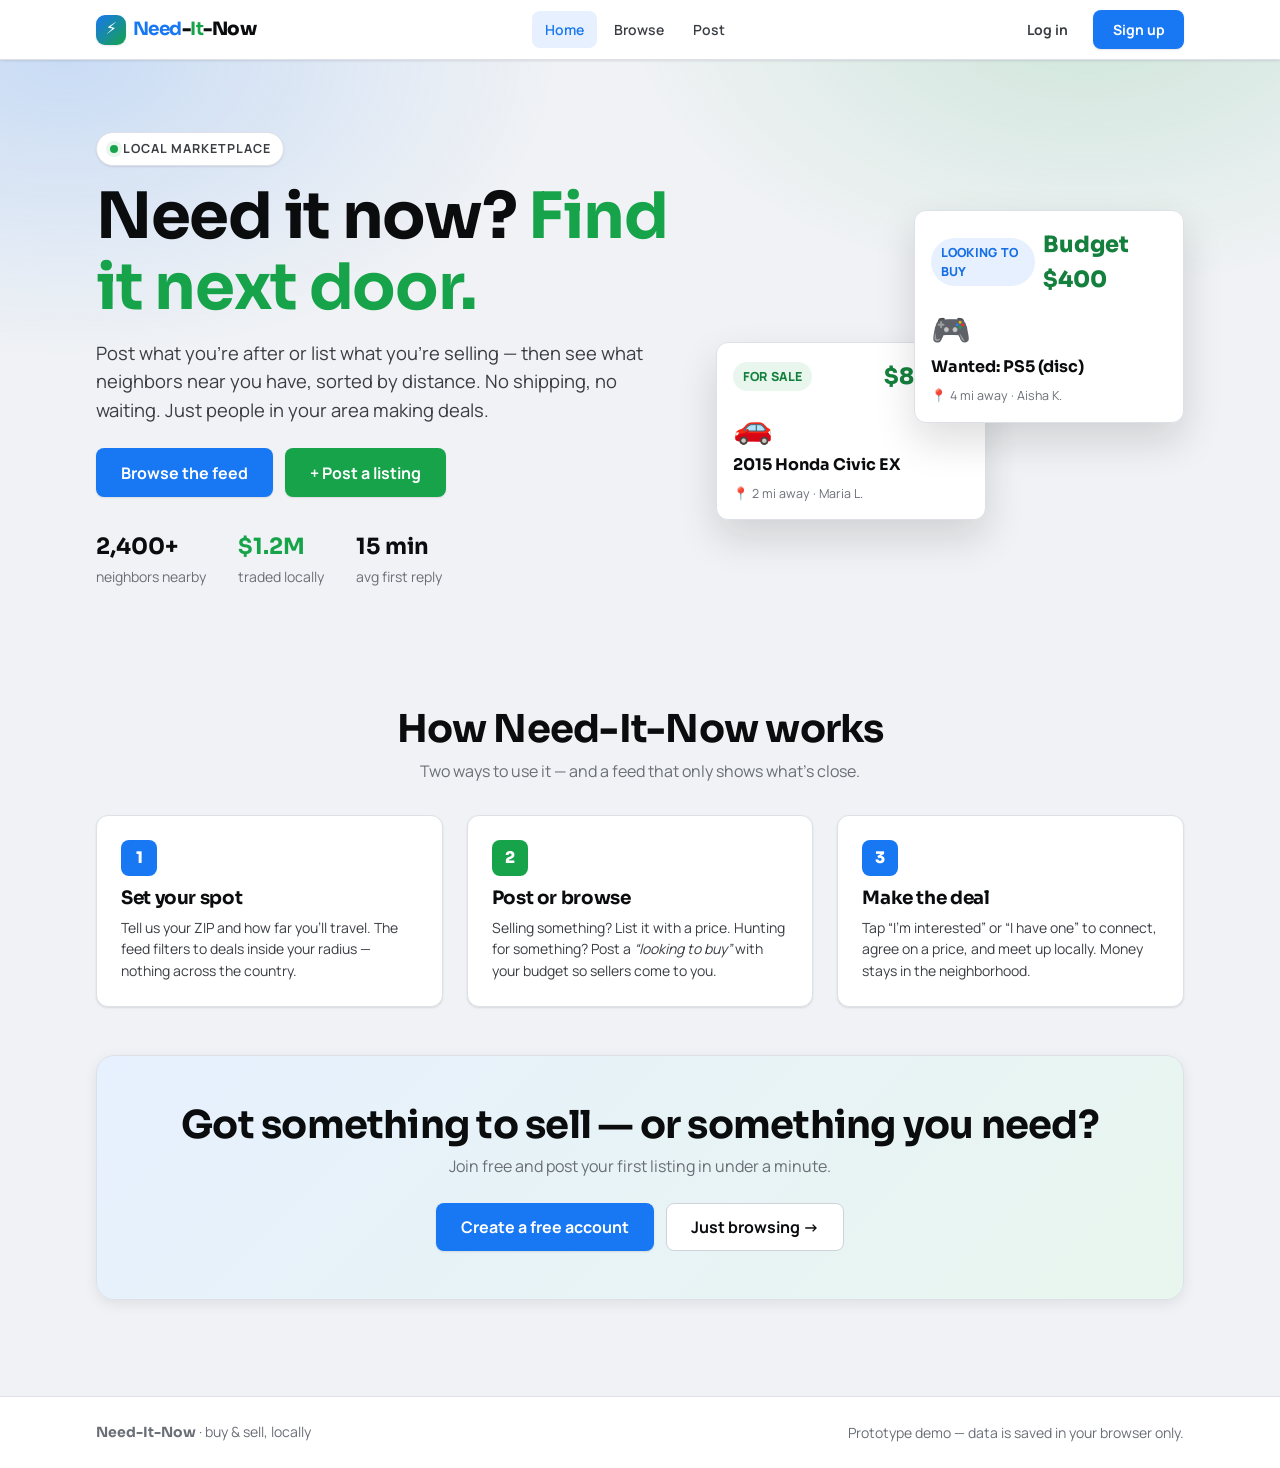
==== index.html @ cfe1206a "Need-It-Now: local marketplace prototype (front-end, localStorage)" ====
<!DOCTYPE html>
<html lang="en">
<head>
  <meta charset="UTF-8" />
  <meta name="viewport" content="width=device-width, initial-scale=1.0" />
  <title>Need-It-Now — buy & sell with people near you</title>
  <link rel="preconnect" href="https://fonts.googleapis.com" />
  <link rel="preconnect" href="https://fonts.gstatic.com" crossorigin />
  <link href="https://fonts.googleapis.com/css2?family=Sora:wght@600;700;800&family=Manrope:wght@400;500;600;700;800&display=swap" rel="stylesheet" />
  <link rel="stylesheet" href="assets/css/tokens.css" />
  <link rel="stylesheet" href="assets/css/main.css" />
</head>
<body>
  <nav class="nav">
    <div class="nav__inner">
      <a class="brand" href="index.html">
        <span class="brand__mark">⚡</span>
        <span class="full"><b>Need</b>-<b>It</b><span style="color:var(--ink)">-Now</span></span>
      </a>
      <div class="nav__links">
        <a href="index.html" class="active">Home</a>
        <a href="pages/feed.html">Browse</a>
        <a href="pages/post.html">Post</a>
      </div>
      <div class="nav__user" data-nav-user></div>
    </div>
  </nav>

  <header class="hero">
    <div class="wrap hero__inner">
      <div>
        <span class="eyebrow reveal"><span class="dot"></span> Local marketplace</span>
        <h1 class="reveal d1">Need it now? <span class="hl">Find it next door.</span></h1>
        <p class="lead reveal d2">
          Post what you're after or list what you're selling — then see what
          neighbors near you have, sorted by distance. No shipping, no waiting.
          Just people in your area making deals.
        </p>
        <div class="hero__cta reveal d2">
          <a class="btn btn--primary btn--lg" href="pages/feed.html">Browse the feed</a>
          <a class="btn btn--money btn--lg" href="pages/post.html">+ Post a listing</a>
        </div>
        <div class="hero__stats reveal d3">
          <div><b>2,400+</b><span>neighbors nearby</span></div>
          <div><b style="color:var(--green-600)">$1.2M</b><span>traded locally</span></div>
          <div><b>15 min</b><span>avg first reply</span></div>
        </div>
      </div>
      <div class="hero__art" aria-hidden="true">
        <div class="float-card">
          <div class="listing__top" style="margin-bottom:.5rem">
            <span class="badge badge--sell">For sale</span>
            <span class="price" style="font-size:var(--fs-lg)">$8,500</span>
          </div>
          <div style="font-size:2rem">🚗</div>
          <strong style="font-family:var(--font-display)">2015 Honda Civic EX</strong>
          <div class="muted" style="font-size:var(--fs-xs);margin-top:.4rem">📍 2 mi away · Maria L.</div>
        </div>
        <div class="float-card">
          <div class="listing__top" style="margin-bottom:.5rem">
            <span class="badge badge--buy">Looking to buy</span>
            <span class="price" style="font-size:var(--fs-lg)">Budget $400</span>
          </div>
          <div style="font-size:2rem">🎮</div>
          <strong style="font-family:var(--font-display)">Wanted: PS5 (disc)</strong>
          <div class="muted" style="font-size:var(--fs-xs);margin-top:.4rem">📍 4 mi away · Aisha K.</div>
        </div>
      </div>
    </div>
  </header>

  <main>
    <section class="section">
      <div class="wrap">
        <h2 class="section-title">How Need-It-Now works</h2>
        <p class="section-sub">Two ways to use it — and a feed that only shows what's close.</p>
        <div class="steps">
          <div class="step">
            <div class="n">1</div>
            <h3>Set your spot</h3>
            <p>Tell us your ZIP and how far you'll travel. The feed filters to deals inside your radius — nothing across the country.</p>
          </div>
          <div class="step">
            <div class="n">2</div>
            <h3>Post or browse</h3>
            <p>Selling something? List it with a price. Hunting for something? Post a <em>“looking to buy”</em> with your budget so sellers come to you.</p>
          </div>
          <div class="step">
            <div class="n">3</div>
            <h3>Make the deal</h3>
            <p>Tap “I'm interested” or “I have one” to connect, agree on a price, and meet up locally. Money stays in the neighborhood.</p>
          </div>
        </div>
      </div>
    </section>

    <section class="section" style="padding-top:0">
      <div class="wrap">
        <div class="card" style="padding:var(--sp-7);text-align:center;background:linear-gradient(135deg,var(--blue-050),var(--green-050))">
          <h2 style="font-size:var(--fs-2xl);margin-bottom:var(--sp-2)">Got something to sell — or something you need?</h2>
          <p class="muted" style="margin-bottom:var(--sp-5)">Join free and post your first listing in under a minute.</p>
          <div style="display:flex;gap:var(--sp-3);justify-content:center;flex-wrap:wrap">
            <a class="btn btn--primary btn--lg" href="pages/register.html">Create a free account</a>
            <a class="btn btn--ghost btn--lg" href="pages/feed.html">Just browsing →</a>
          </div>
        </div>
      </div>
    </section>
  </main>

  <footer class="foot">
    <div class="wrap foot__inner">
      <span><strong style="font-family:var(--font-display)">Need-It-Now</strong> · buy &amp; sell, locally</span>
      <span>Prototype demo — data is saved in your browser only.</span>
    </div>
  </footer>

  <script src="assets/js/store.js"></script>
  <script src="assets/js/seed.js"></script>
  <script src="assets/js/auth.js"></script>
</body>
</html>
---- assets/css/tokens.css ----
/* Need-It-Now — design tokens
   Edit these variables to re-theme the whole site. */
:root {
  /* Brand: trust blue (navigation/identity) + money green (prices/CTAs) */
  --blue-600: #1877f2;   /* primary */
  --blue-700: #166fe5;   /* primary hover */
  --blue-050: #e7f0fe;   /* tints / badges */

  --green-600: #16a34a;  /* money accent / sell */
  --green-700: #15803d;  /* hover */
  --green-050: #e8f6ee;  /* tint */

  /* Neutrals */
  --bg:        #f0f2f5;  /* app background */
  --surface:   #ffffff;  /* cards, nav */
  --surface-2: #f7f8fa;  /* subtle fills */
  --border:    #dde1e7;
  --border-2:  #ced3da;

  --ink:       #0b0c0e;  /* primary text */
  --ink-2:     #3a3d42;  /* secondary text */
  --muted:     #6a6e76;  /* meta text */

  --danger:    #e2483b;

  /* Type */
  --font-display: "Sora", system-ui, sans-serif;
  --font-body: "Manrope", system-ui, sans-serif;

  /* Modular type scale (1.2 ratio) */
  --fs-xs:  0.78rem;
  --fs-sm:  0.875rem;
  --fs-base: 1rem;
  --fs-md:  1.15rem;
  --fs-lg:  1.4rem;
  --fs-xl:  1.85rem;
  --fs-2xl: 2.4rem;
  --fs-3xl: clamp(2.6rem, 6vw, 4rem);

  /* Spacing scale (4px base) */
  --sp-1: 0.25rem;
  --sp-2: 0.5rem;
  --sp-3: 0.75rem;
  --sp-4: 1rem;
  --sp-5: 1.5rem;
  --sp-6: 2rem;
  --sp-7: 3rem;
  --sp-8: 4.5rem;

  /* Radius + shadow */
  --r-sm: 8px;
  --r-md: 12px;
  --r-lg: 18px;
  --r-pill: 999px;

  --shadow-sm: 0 1px 2px rgba(11,12,14,.06), 0 1px 3px rgba(11,12,14,.05);
  --shadow-md: 0 4px 14px rgba(11,12,14,.08);
  --shadow-lg: 0 18px 40px rgba(11,12,14,.14);

  --maxw: 1120px;
  --nav-h: 60px;
}
---- assets/css/main.css ----
/* Need-It-Now — layout & components */
*, *::before, *::after { box-sizing: border-box; }
* { margin: 0; }
html { -webkit-text-size-adjust: 100%; scroll-behavior: smooth; }

body {
  font-family: var(--font-body);
  color: var(--ink);
  background: var(--bg);
  line-height: 1.55;
  font-size: var(--fs-base);
  -webkit-font-smoothing: antialiased;
}

h1, h2, h3 { font-family: var(--font-display); line-height: 1.1; letter-spacing: -.02em; }
a { color: inherit; }
img { max-width: 100%; display: block; }
button { font-family: inherit; }

.wrap { width: 100%; max-width: var(--maxw); margin-inline: auto; padding-inline: var(--sp-4); }
.section { padding-block: var(--sp-7); }
.muted { color: var(--muted); }
.center { text-align: center; }

/* ---------- Nav ---------- */
.nav {
  position: sticky; top: 0; z-index: 50;
  background: var(--surface);
  border-bottom: 1px solid var(--border);
  height: var(--nav-h);
  box-shadow: var(--shadow-sm);
}
.nav__inner {
  height: 100%;
  display: flex; align-items: center; gap: var(--sp-4);
  max-width: var(--maxw); margin-inline: auto; padding-inline: var(--sp-4);
}
.brand {
  display: inline-flex; align-items: center; gap: .5ch;
  font-family: var(--font-display); font-weight: 800; font-size: var(--fs-md);
  text-decoration: none; letter-spacing: -.03em; white-space: nowrap;
}
.brand__mark {
  width: 30px; height: 30px; border-radius: 9px; flex: none;
  display: grid; place-items: center; color: #fff; font-size: 16px;
  background: linear-gradient(135deg, var(--blue-600), var(--green-600));
  box-shadow: var(--shadow-sm);
}
.brand b { color: var(--blue-600); }
.brand b + b { color: var(--green-600); }

.nav__links { display: flex; align-items: center; gap: var(--sp-1); margin-left: auto; }
.nav__links a {
  text-decoration: none; color: var(--ink-2); font-weight: 600; font-size: var(--fs-sm);
  padding: .5rem .8rem; border-radius: var(--r-sm); transition: background .15s, color .15s;
}
.nav__links a:hover { background: var(--surface-2); color: var(--ink); }
.nav__links a.active { color: var(--blue-600); background: var(--blue-050); }
.nav__user { display: flex; align-items: center; gap: var(--sp-3); margin-left: auto; }
.nav__avatar {
  width: 34px; height: 34px; border-radius: var(--r-pill); flex: none;
  display: grid; place-items: center; font-weight: 700; color: #fff; font-size: var(--fs-sm);
  background: var(--blue-600);
}

/* ---------- Buttons ---------- */
.btn {
  display: inline-flex; align-items: center; justify-content: center; gap: .5ch;
  font-weight: 700; font-size: var(--fs-sm); line-height: 1;
  padding: .72rem 1.15rem; border-radius: var(--r-sm); border: 1px solid transparent;
  cursor: pointer; text-decoration: none; transition: transform .08s, background .15s, box-shadow .15s, border-color .15s;
  white-space: nowrap;
}
.btn:active { transform: translateY(1px); }
.btn:focus-visible { outline: 3px solid var(--blue-050); outline-offset: 2px; }
.btn--primary { background: var(--blue-600); color: #fff; box-shadow: var(--shadow-sm); }
.btn--primary:hover { background: var(--blue-700); }
.btn--money { background: var(--green-600); color: #fff; box-shadow: var(--shadow-sm); }
.btn--money:hover { background: var(--green-700); }
.btn--ghost { background: var(--surface); color: var(--ink); border-color: var(--border-2); }
.btn--ghost:hover { background: var(--surface-2); }
.btn--block { width: 100%; }
.btn--lg { padding: .95rem 1.5rem; font-size: var(--fs-base); }
.btn--sm { padding: .5rem .85rem; font-size: var(--fs-sm); }

/* ---------- Forms ---------- */
.field { margin-bottom: var(--sp-4); }
.field label { display: block; font-weight: 700; font-size: var(--fs-sm); margin-bottom: var(--sp-2); }
.input, .select, .textarea {
  width: 100%; font: inherit; color: var(--ink);
  background: var(--surface); border: 1px solid var(--border-2);
  border-radius: var(--r-sm); padding: .72rem .9rem; transition: border-color .15s, box-shadow .15s;
}
.input:focus, .select:focus, .textarea:focus {
  outline: none; border-color: var(--blue-600); box-shadow: 0 0 0 3px var(--blue-050);
}
.textarea { min-height: 120px; resize: vertical; }
.hint { font-size: var(--fs-xs); color: var(--muted); margin-top: var(--sp-2); }
.form-error { color: var(--danger); font-size: var(--fs-sm); font-weight: 600; min-height: 1.2em; }

/* Auth card */
.auth-wrap { min-height: calc(100vh - var(--nav-h)); display: grid; place-items: center; padding: var(--sp-6) var(--sp-4); }
.card {
  background: var(--surface); border: 1px solid var(--border);
  border-radius: var(--r-lg); box-shadow: var(--shadow-md);
}
.auth-card { width: 100%; max-width: 430px; padding: var(--sp-6); }
.auth-card h1 { font-size: var(--fs-xl); margin-bottom: var(--sp-1); }
.auth-card .sub { color: var(--muted); margin-bottom: var(--sp-5); }
.auth-foot { text-align: center; margin-top: var(--sp-4); font-size: var(--fs-sm); color: var(--muted); }
.auth-foot a { color: var(--blue-600); font-weight: 700; text-decoration: none; }
.auth-foot a:hover { text-decoration: underline; }

/* ---------- Hero (landing) ---------- */
.hero { position: relative; overflow: hidden; }
.hero::before {
  content: ""; position: absolute; inset: 0; z-index: -1;
  background:
    radial-gradient(60% 80% at 85% -10%, rgba(22,163,74,.16), transparent 60%),
    radial-gradient(70% 90% at 5% 0%, rgba(24,119,242,.18), transparent 55%),
    var(--bg);
}
.hero__inner { display: grid; grid-template-columns: 1.1fr .9fr; gap: var(--sp-7); align-items: center; padding-block: var(--sp-8); }
.eyebrow {
  display: inline-flex; align-items: center; gap: .6ch;
  background: var(--surface); border: 1px solid var(--border);
  color: var(--ink-2); font-weight: 700; font-size: var(--fs-xs);
  padding: .4rem .8rem; border-radius: var(--r-pill); box-shadow: var(--shadow-sm);
  text-transform: uppercase; letter-spacing: .08em;
}
.eyebrow .dot { width: 8px; height: 8px; border-radius: 50%; background: var(--green-600); box-shadow: 0 0 0 4px var(--green-050); }
.hero h1 { font-size: var(--fs-3xl); margin: var(--sp-4) 0; }
.hero h1 .hl { color: var(--green-600); }
.hero p.lead { font-size: var(--fs-md); color: var(--ink-2); max-width: 52ch; }
.hero__cta { display: flex; gap: var(--sp-3); flex-wrap: wrap; margin-top: var(--sp-5); }
.hero__stats { display: flex; gap: var(--sp-6); margin-top: var(--sp-6); }
.hero__stats b { font-family: var(--font-display); font-size: var(--fs-lg); display: block; }
.hero__stats span { font-size: var(--fs-sm); color: var(--muted); }

/* Floating preview cards on hero */
.hero__art { position: relative; min-height: 360px; }
.float-card {
  position: absolute; width: 270px; padding: var(--sp-4);
  background: var(--surface); border: 1px solid var(--border);
  border-radius: var(--r-md); box-shadow: var(--shadow-lg);
  animation: floaty 6s ease-in-out infinite;
}
.float-card:nth-child(2) { top: 30px; right: 0; animation-delay: -2s; }
.float-card:nth-child(1) { bottom: 20px; left: 0; }
@keyframes floaty { 0%,100% { transform: translateY(0); } 50% { transform: translateY(-12px); } }
@media (prefers-reduced-motion: reduce) { .float-card { animation: none; } }

/* ---------- Badges & meta ---------- */
.badge {
  display: inline-flex; align-items: center; gap: .45ch;
  font-size: var(--fs-xs); font-weight: 800; letter-spacing: .02em;
  padding: .3rem .6rem; border-radius: var(--r-pill); text-transform: uppercase;
}
.badge--sell { background: var(--green-050); color: var(--green-700); }
.badge--buy  { background: var(--blue-050); color: var(--blue-700); }

.price { font-family: var(--font-display); font-weight: 800; color: var(--green-700); }

/* ---------- Feed layout ---------- */
.feed-head { padding-block: var(--sp-5) var(--sp-4); }
.feed-head h1 { font-size: var(--fs-xl); }
.feed-head p { color: var(--muted); }

.controls {
  position: sticky; top: calc(var(--nav-h) + var(--sp-3)); z-index: 20;
  background: var(--surface); border: 1px solid var(--border);
  border-radius: var(--r-lg); box-shadow: var(--shadow-sm);
  padding: var(--sp-4); margin-bottom: var(--sp-5);
  display: grid; gap: var(--sp-4);
}
.controls__row { display: flex; gap: var(--sp-3); flex-wrap: wrap; align-items: flex-end; }
.controls .field { margin: 0; }
.control-loc { flex: 1 1 180px; }
.control-radius { flex: 1 1 240px; }
.control-search { flex: 2 1 260px; }
.radius-val { color: var(--blue-600); font-weight: 800; }
input[type="range"] { width: 100%; accent-color: var(--blue-600); }

.chips { display: flex; gap: var(--sp-2); flex-wrap: wrap; }
.chip {
  border: 1px solid var(--border-2); background: var(--surface); color: var(--ink-2);
  font-weight: 700; font-size: var(--fs-sm); padding: .5rem .9rem; border-radius: var(--r-pill);
  cursor: pointer; transition: all .15s;
}
.chip:hover { background: var(--surface-2); }
.chip.active { background: var(--blue-600); color: #fff; border-color: var(--blue-600); }
.chip[data-filter="sell"].active { background: var(--green-600); border-color: var(--green-600); }

/* Listings grid */
.listings { display: grid; grid-template-columns: repeat(auto-fill, minmax(280px, 1fr)); gap: var(--sp-4); }
.listing {
  display: flex; flex-direction: column;
  background: var(--surface); border: 1px solid var(--border);
  border-radius: var(--r-md); overflow: hidden; box-shadow: var(--shadow-sm);
  transition: transform .12s, box-shadow .15s, border-color .15s;
}
.listing:hover { transform: translateY(-3px); box-shadow: var(--shadow-md); border-color: var(--border-2); }
.listing__media {
  aspect-ratio: 16/10; display: grid; place-items: center; font-size: 2.6rem;
  background: linear-gradient(135deg, var(--surface-2), #eceff3);
  border-bottom: 1px solid var(--border);
}
.listing__body { padding: var(--sp-4); display: flex; flex-direction: column; gap: var(--sp-2); flex: 1; }
.listing__top { display: flex; align-items: center; justify-content: space-between; gap: var(--sp-2); }
.listing__title { font-family: var(--font-display); font-weight: 700; font-size: var(--fs-md); letter-spacing: -.01em; }
.listing__desc { color: var(--ink-2); font-size: var(--fs-sm); display: -webkit-box; -webkit-line-clamp: 2; -webkit-box-orient: vertical; overflow: hidden; }
.listing__meta { display: flex; align-items: center; justify-content: space-between; gap: var(--sp-2); color: var(--muted); font-size: var(--fs-xs); margin-top: auto; padding-top: var(--sp-2); }
.listing__price { font-size: var(--fs-lg); }
.listing__foot { display: flex; gap: var(--sp-2); align-items: center; padding: var(--sp-3) var(--sp-4); border-top: 1px solid var(--border); }
.pin { color: var(--blue-600); font-weight: 700; }

.empty { text-align: center; padding: var(--sp-8) var(--sp-4); color: var(--muted); }
.empty .em { font-size: 2.5rem; }

/* Banner (logged-out / flash) */
.banner {
  display: flex; align-items: center; gap: var(--sp-3); flex-wrap: wrap;
  background: var(--blue-050); border: 1px solid #cfe1fd; color: var(--blue-700);
  padding: var(--sp-3) var(--sp-4); border-radius: var(--r-md); margin-bottom: var(--sp-4); font-weight: 600;
}
.banner--ok { background: var(--green-050); border-color: #c7ead4; color: var(--green-700); }
.banner .btn { margin-left: auto; }

/* Section blocks on landing */
.steps { display: grid; grid-template-columns: repeat(3, 1fr); gap: var(--sp-5); }
.step { background: var(--surface); border: 1px solid var(--border); border-radius: var(--r-md); padding: var(--sp-5); box-shadow: var(--shadow-sm); }
.step .n { width: 36px; height: 36px; border-radius: var(--r-sm); display: grid; place-items: center; font-family: var(--font-display); font-weight: 800; color: #fff; background: var(--blue-600); margin-bottom: var(--sp-3); }
.step:nth-child(2) .n { background: var(--green-600); }
.step h3 { font-size: var(--fs-md); margin-bottom: var(--sp-2); }
.step p { color: var(--ink-2); font-size: var(--fs-sm); }

.section h2.section-title { font-size: var(--fs-2xl); text-align: center; margin-bottom: var(--sp-2); }
.section .section-sub { text-align: center; color: var(--muted); margin-bottom: var(--sp-6); }

/* Footer */
.foot { border-top: 1px solid var(--border); background: var(--surface); margin-top: var(--sp-7); }
.foot__inner { display: flex; align-items: center; justify-content: space-between; gap: var(--sp-4); padding-block: var(--sp-5); flex-wrap: wrap; color: var(--muted); font-size: var(--fs-sm); }

/* Modal (respond) */
.modal-back {
  position: fixed; inset: 0; background: rgba(11,12,14,.5); z-index: 100;
  display: none; place-items: center; padding: var(--sp-4); backdrop-filter: blur(2px);
}
.modal-back.open { display: grid; }
.modal { width: 100%; max-width: 440px; padding: var(--sp-6); }
.modal h3 { font-size: var(--fs-lg); margin-bottom: var(--sp-2); }

/* Toast */
.toast {
  position: fixed; left: 50%; bottom: 28px; transform: translateX(-50%) translateY(20px);
  background: var(--ink); color: #fff; padding: .8rem 1.2rem; border-radius: var(--r-pill);
  font-weight: 700; font-size: var(--fs-sm); box-shadow: var(--shadow-lg);
  opacity: 0; pointer-events: none; transition: opacity .2s, transform .2s; z-index: 200;
}
.toast.show { opacity: 1; transform: translateX(-50%) translateY(0); }

/* Page intro reveal */
.reveal { opacity: 0; transform: translateY(14px); animation: rise .6s ease forwards; }
.reveal.d1 { animation-delay: .06s; }
.reveal.d2 { animation-delay: .12s; }
.reveal.d3 { animation-delay: .18s; }
@keyframes rise { to { opacity: 1; transform: none; } }
@media (prefers-reduced-motion: reduce) { .reveal { animation: none; opacity: 1; transform: none; } }

/* ---------- Responsive ---------- */
@media (max-width: 860px) {
  .hero__inner { grid-template-columns: 1fr; }
  .hero__art { display: none; }
  .steps { grid-template-columns: 1fr; }
}
@media (max-width: 620px) {
  .nav__links a { padding: .5rem .55rem; }
  .brand span.full { display: none; }
  .hero__stats { gap: var(--sp-5); }
}
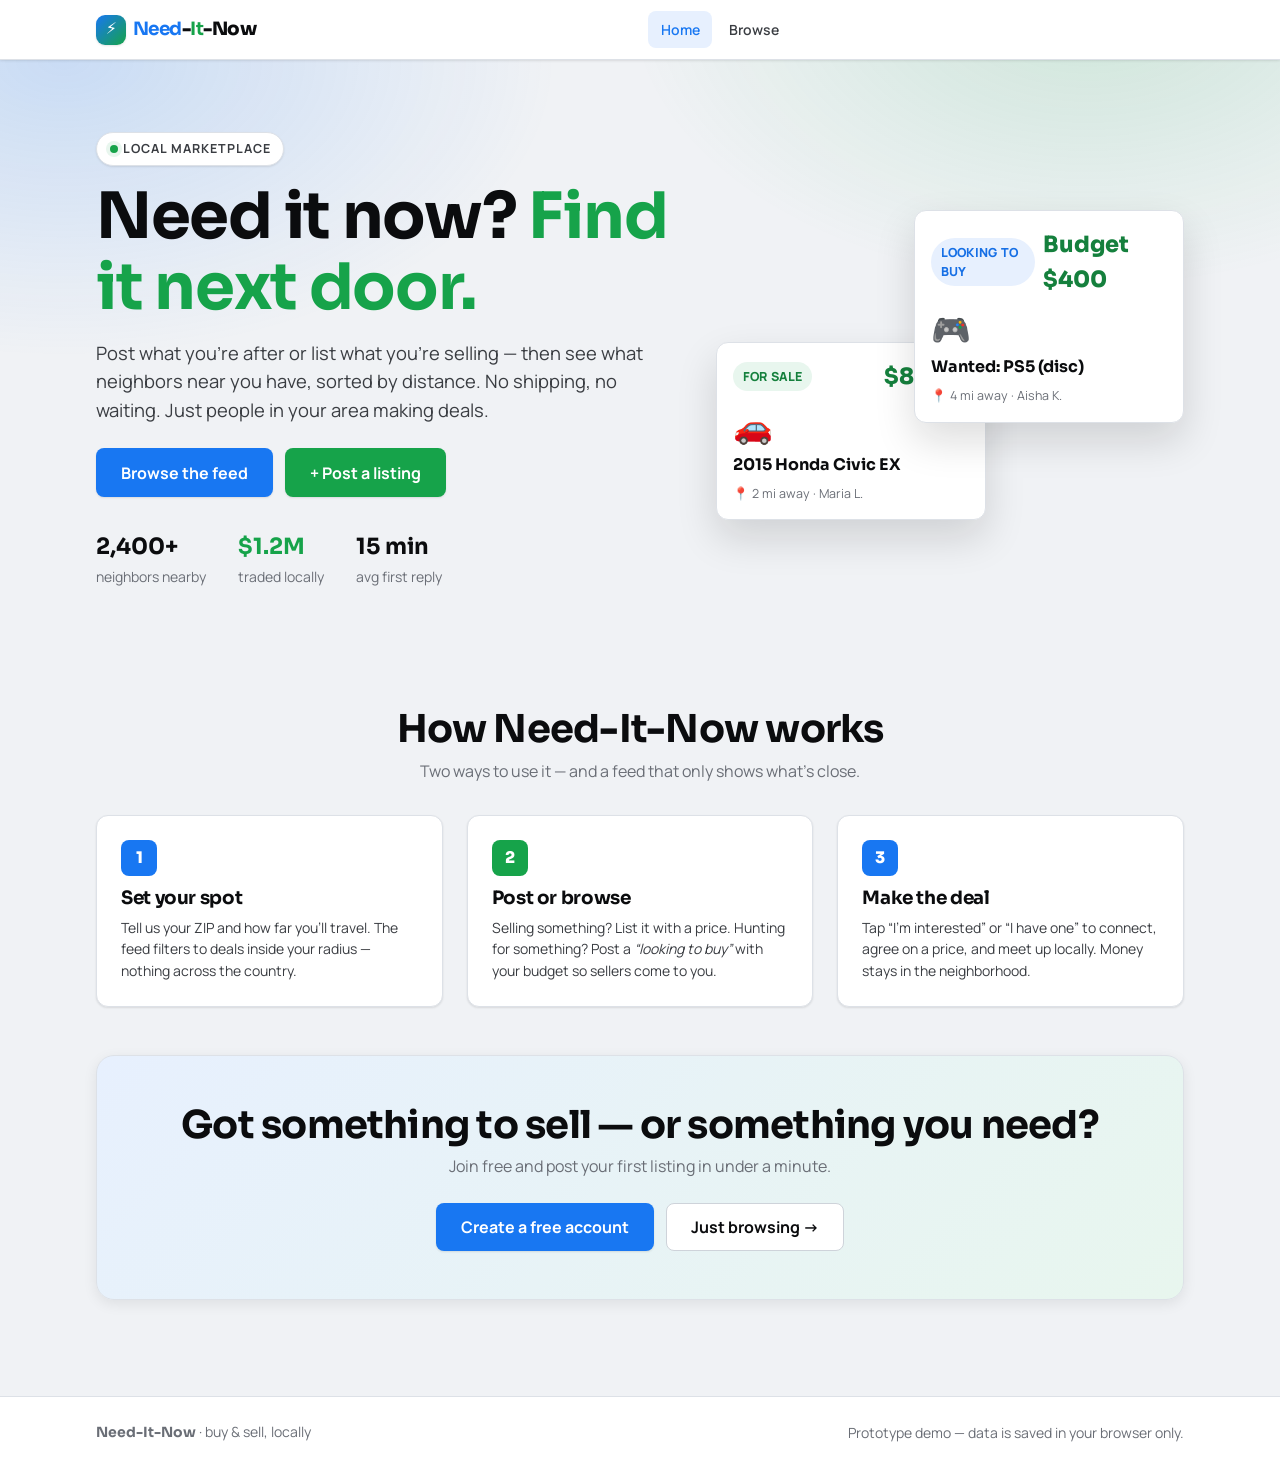
==== commit 732e12ca: "Add Supabase backend, real-time chat, listing edit/delete, and full ZIP support Migrate from the loc" ====
--- a/index.html
+++ b/index.html
@@ -19,9 +19,7 @@
       </a>
       <div class="nav__links">
         <a href="index.html" class="active">Home</a>
-        <a href="pages/feed.html">Browse</a>
-        <a href="pages/post.html">Post</a>
-      </div>
+        <a href="pages/feed.html">Browse</a>      </div>
       <div class="nav__user" data-nav-user></div>
     </div>
   </nav>
@@ -115,8 +113,6 @@
     </div>
   </footer>
 
-  <script src="assets/js/store.js"></script>
-  <script src="assets/js/seed.js"></script>
-  <script src="assets/js/auth.js"></script>
+  <script type="module" src="assets/js/auth.js"></script>
 </body>
 </html>
--- a/assets/css/main.css
+++ b/assets/css/main.css
@@ -97,6 +97,10 @@
 .textarea { min-height: 120px; resize: vertical; }
 .hint { font-size: var(--fs-xs); color: var(--muted); margin-top: var(--sp-2); }
 .form-error { color: var(--danger); font-size: var(--fs-sm); font-weight: 600; min-height: 1.2em; }
+.form-error--ok { color: var(--green-700); }
+.zip-hint { font-size: var(--fs-xs); color: var(--muted); margin-top: var(--sp-1); min-height: 1.1em; }
+.zip-hint--ok { color: var(--green-700); font-weight: 600; }
+.zip-hint--bad { color: var(--danger); font-weight: 600; }
 
 /* Auth card */
 .auth-wrap { min-height: calc(100vh - var(--nav-h)); display: grid; place-items: center; padding: var(--sp-6) var(--sp-4); }
@@ -278,3 +282,42 @@
   .brand span.full { display: none; }
   .hero__stats { gap: var(--sp-5); }
 }
+
+/* ---- Chat panel (reuses existing .modal-back) ---- */
+.chat { width: 100%; max-width: 460px; height: min(78vh, 620px);
+  display: flex; flex-direction: column; overflow: hidden; }
+.chat__head { display: flex; align-items: center; justify-content: space-between;
+  gap: var(--sp-3); padding: var(--sp-4); border-bottom: 1px solid var(--border); }
+.chat__who { display: block; font-size: var(--fs-md); }
+.chat__sub { display: block; font-size: var(--fs-sm); }
+.chat__close { background: none; border: 0; font-size: 1.1rem; cursor: pointer;
+  color: var(--muted); line-height: 1; padding: .25rem; }
+.chat__log { flex: 1; overflow-y: auto; padding: var(--sp-4);
+  display: flex; flex-direction: column; gap: var(--sp-2); background: var(--bg); }
+.chat__empty { margin: auto; color: var(--muted); font-size: var(--fs-sm); }
+.bub { max-width: 78%; padding: .5rem .75rem; border-radius: var(--r-md);
+  display: flex; flex-direction: column; gap: 2px; font-size: var(--fs-sm); }
+.bub__who { font-size: var(--fs-xs); font-weight: 700; color: var(--muted); }
+.bub__time { font-size: var(--fs-xs); color: var(--muted); align-self: flex-end; }
+.bub--them { align-self: flex-start; background: var(--surface); border: 1px solid var(--border); }
+.bub--me { align-self: flex-end; background: var(--blue-600); color: #fff; }
+.bub--me .bub__time { color: rgba(255,255,255,.8); }
+.chat__form { display: flex; gap: var(--sp-2); padding: var(--sp-3);
+  border-top: 1px solid var(--border); background: var(--surface); }
+.chat__input { flex: 1; padding: .6rem .8rem; border: 1px solid var(--border);
+  border-radius: var(--r-md); font: inherit; }
+.chat__input:focus { outline: 2px solid var(--blue-600); outline-offset: 1px; }
+
+/* ---- Inbox ---- */
+.threads { display: flex; flex-direction: column; gap: var(--sp-2); max-width: 640px; }
+.thread { display: flex; gap: var(--sp-3); align-items: flex-start; text-align: left;
+  width: 100%; padding: var(--sp-3); background: var(--surface);
+  border: 1px solid var(--border); border-radius: var(--r-md); cursor: pointer; }
+.thread:hover { border-color: var(--blue-600); }
+.thread__emoji { font-size: 1.5rem; line-height: 1; }
+.thread__body { display: flex; flex-direction: column; gap: 2px; min-width: 0; flex: 1; }
+.thread__top { display: flex; justify-content: space-between; gap: var(--sp-2); }
+.thread__time { font-size: var(--fs-xs); white-space: nowrap; }
+.thread__listing { font-size: var(--fs-xs); }
+.thread__snippet { font-size: var(--fs-sm); color: var(--ink-2);
+  overflow: hidden; text-overflow: ellipsis; white-space: nowrap; }
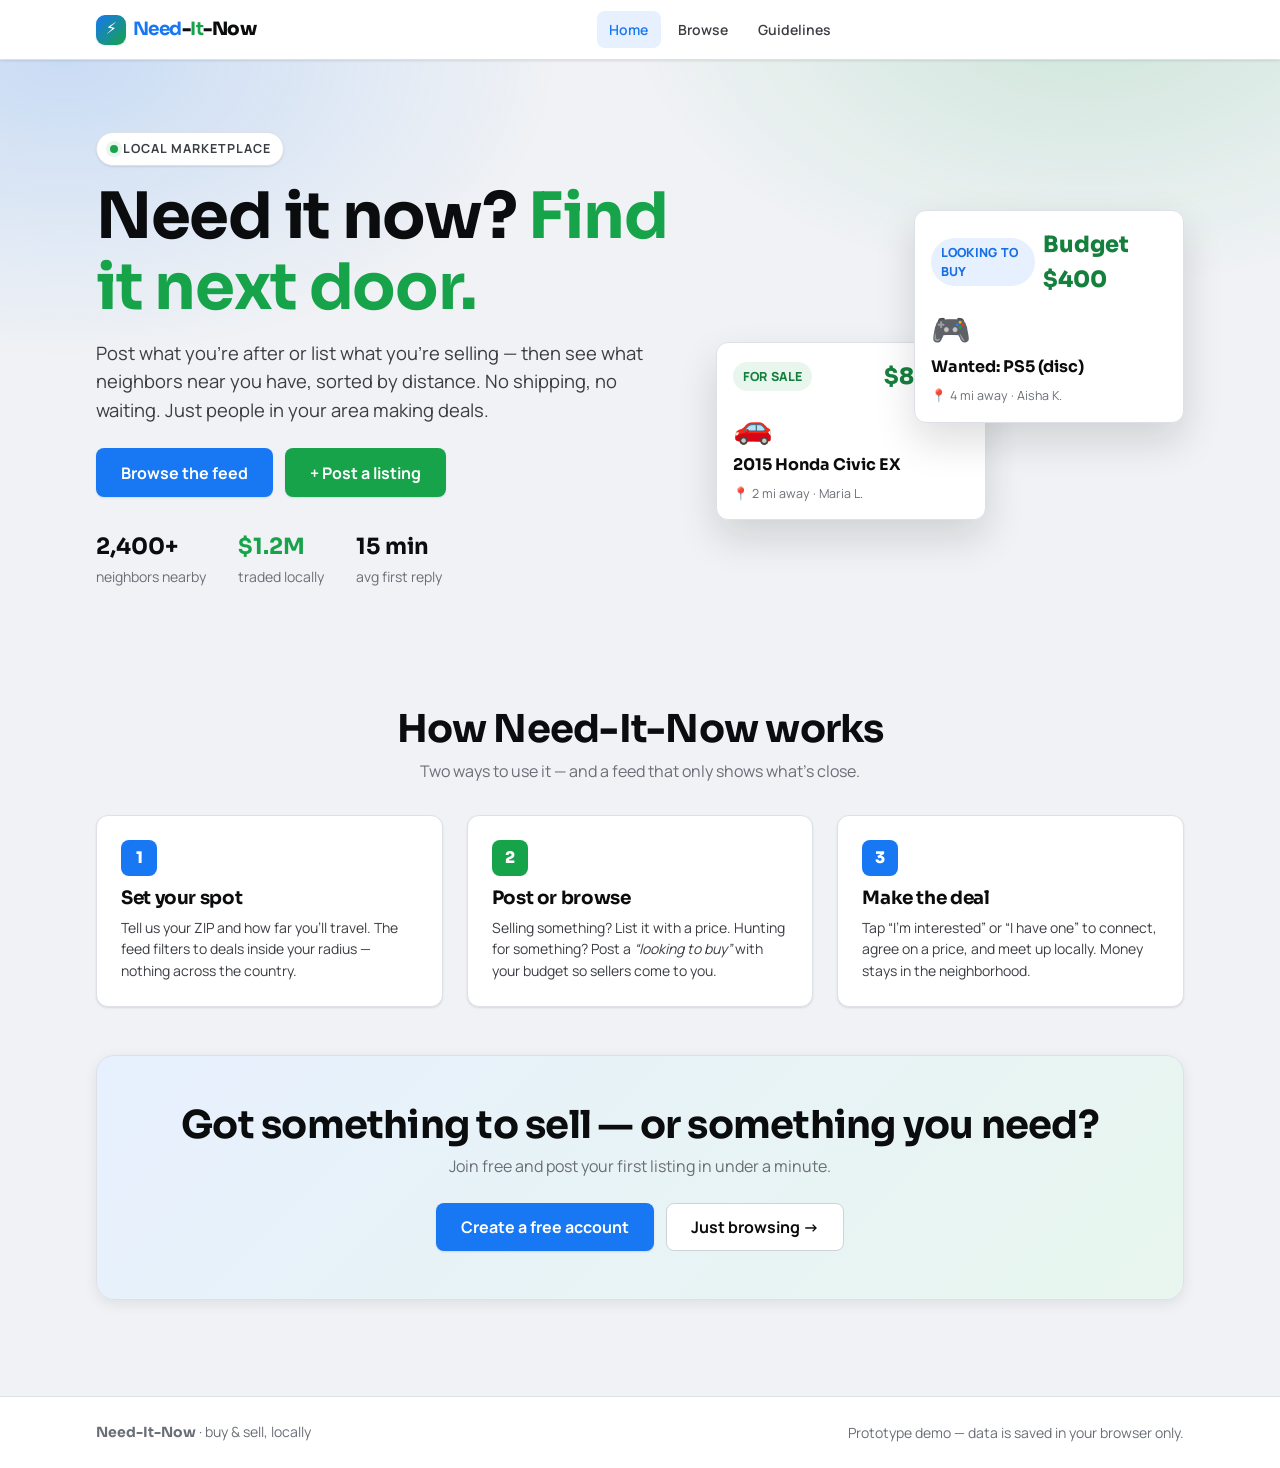
==== commit b8db3384: "Add admin settings/rules: daily listing limit, banned words, guidelines Public-read/admin-write app_" ====
--- a/index.html
+++ b/index.html
@@ -19,7 +19,9 @@
       </a>
       <div class="nav__links">
         <a href="index.html" class="active">Home</a>
-        <a href="pages/feed.html">Browse</a>      </div>
+        <a href="pages/feed.html">Browse</a>
+        <a href="pages/guidelines.html">Guidelines</a>
+      </div>
       <div class="nav__user" data-nav-user></div>
     </div>
   </nav>
--- a/assets/css/main.css
+++ b/assets/css/main.css
@@ -321,3 +321,103 @@
 .thread__listing { font-size: var(--fs-xs); }
 .thread__snippet { font-size: var(--fs-sm); color: var(--ink-2);
   overflow: hidden; text-overflow: ellipsis; white-space: nowrap; }
+
+/* ---- Avatars ---- */
+.avatar { display: inline-block; border-radius: 50%; object-fit: cover;
+  background: var(--blue-600); color: #fff; font-weight: 700; text-align: center;
+  vertical-align: middle; overflow: hidden; flex: none; }
+.avatar--initials { line-height: 1; display: inline-grid; place-items: center; }
+.avatar--sm { width: 28px; height: 28px; font-size: 12px; }
+.avatar--md { width: 40px; height: 40px; font-size: 15px; }
+.avatar--lg { width: 88px; height: 88px; font-size: 30px; }
+.nav__avatar-link { display: inline-flex; }
+
+/* owner cell on listing cards */
+.owner { display: inline-flex; align-items: center; gap: var(--sp-1);
+  color: inherit; text-decoration: none; }
+.owner:hover { color: var(--blue-600); }
+
+/* profile page */
+.profile-head { display: flex; gap: var(--sp-4); align-items: center;
+  padding: var(--sp-5); margin-bottom: var(--sp-5); }
+.profile-name { font-size: var(--fs-xl); }
+.profile-bio { margin-top: var(--sp-2); max-width: 60ch; }
+.profile-sub { font-size: var(--fs-lg); margin: var(--sp-5) 0 var(--sp-3); }
+.profile-edit-head { display: flex; align-items: center; gap: var(--sp-4); margin-bottom: var(--sp-5); }
+
+/* mini listing cards */
+.minis { display: flex; flex-direction: column; gap: var(--sp-2); }
+.mini { display: flex; align-items: center; gap: var(--sp-3); padding: var(--sp-3);
+  background: var(--surface); border: 1px solid var(--border); border-radius: var(--r-md); }
+.mini__emoji { font-size: 1.4rem; }
+.mini__body { display: flex; flex-direction: column; min-width: 0; flex: 1; }
+.mini__body strong { overflow: hidden; text-overflow: ellipsis; white-space: nowrap; }
+@media (max-width: 520px) { .profile-head { flex-direction: column; text-align: center; } }
+
+/* ---- Stars / ratings ---- */
+.stars { display: inline-flex; align-items: center; gap: 1px; }
+.stars .star { color: var(--border-2); line-height: 1; }
+.stars .star--on { color: #f5a623; }
+.stars--sm { font-size: var(--fs-sm); }
+.stars--md { font-size: var(--fs-md); }
+.stars__num { margin-left: var(--sp-2); color: var(--muted); font-size: var(--fs-sm); font-weight: 600; }
+.stars--empty { color: var(--muted); font-size: var(--fs-sm); }
+.star-badge { margin-left: var(--sp-2); color: #b07400; font-weight: 700; font-size: var(--fs-xs);
+  background: #fff6e6; border-radius: var(--r-pill); padding: 1px 8px; white-space: nowrap; }
+.star-badge--new { color: var(--muted); background: var(--surface-2); }
+.profile-rating { margin-top: var(--sp-2); }
+
+/* deal / rate bar in chat */
+.deal { display: flex; align-items: center; gap: var(--sp-2); flex-wrap: wrap;
+  padding: var(--sp-2) var(--sp-3); border-top: 1px solid var(--border); background: var(--surface-2);
+  font-size: var(--fs-sm); }
+.deal:empty { display: none; }
+.deal__rated { color: #f5a623; letter-spacing: 1px; }
+.rate { display: flex; align-items: center; gap: var(--sp-2); width: 100%; flex-wrap: wrap; }
+.rate__stars { display: inline-flex; }
+.rate__stars .star { background: none; border: 0; cursor: pointer; font-size: 1.25rem;
+  color: var(--border-2); line-height: 1; padding: 0 1px; }
+.rate__stars .star--on { color: #f5a623; }
+.rate__msg { flex: 1; min-width: 140px; padding: .4rem .6rem; }
+
+/* reviews list on profile */
+.reviews { display: flex; flex-direction: column; gap: var(--sp-3); }
+.review { display: flex; gap: var(--sp-3); }
+.review__top { display: flex; align-items: center; gap: var(--sp-2); }
+.review__stars { color: #f5a623; letter-spacing: 1px; font-size: var(--fs-sm); }
+.review__text { color: var(--ink-2); margin-top: 2px; max-width: 60ch; }
+
+/* ---- Reporting ---- */
+.report { width: 100%; max-width: 440px; padding: var(--sp-6); }
+.report h3 { font-size: var(--fs-lg); margin-bottom: var(--sp-2); }
+.link-report { background: none; border: 0; cursor: pointer; color: var(--muted);
+  font-size: var(--fs-sm); margin-left: var(--sp-1); padding: 2px 7px; border-radius: var(--r-sm); }
+.link-report:hover { color: var(--danger); background: var(--surface-2); }
+.chat__report { background: none; border: 0; cursor: pointer; color: var(--muted);
+  font-size: 1rem; line-height: 1; padding: .25rem; }
+.chat__report:hover { color: var(--danger); }
+
+/* ---- Admin dashboard ---- */
+.tabs { display: flex; gap: var(--sp-1); border-bottom: 1px solid var(--border); margin-bottom: var(--sp-4); }
+.tab { background: none; border: 0; cursor: pointer; font: inherit; font-weight: 700;
+  color: var(--muted); padding: var(--sp-3) var(--sp-4); border-bottom: 2px solid transparent; }
+.tab:hover { color: var(--ink); }
+.tab.active { color: var(--blue-600); border-bottom-color: var(--blue-600); }
+.admin-panel { display: flex; flex-direction: column; gap: var(--sp-2); }
+.admin-row { display: flex; gap: var(--sp-3); align-items: flex-start; padding: var(--sp-3);
+  background: var(--surface); border: 1px solid var(--border); border-radius: var(--r-md); }
+.admin-row__main { flex: 1; min-width: 0; display: flex; flex-direction: column; gap: var(--sp-1); }
+.admin-row a { color: var(--blue-600); text-decoration: none; }
+.admin-meta { display: flex; align-items: center; gap: var(--sp-3); flex-wrap: wrap; font-size: var(--fs-sm); }
+.admin-emoji { font-size: 1.5rem; line-height: 1; }
+.admin-chat { margin-top: var(--sp-2); padding: var(--sp-3); background: var(--bg);
+  border: 1px solid var(--border); border-radius: var(--r-sm); display: flex; flex-direction: column; gap: 4px; }
+.admin-msg { font-size: var(--fs-sm); }
+
+/* ---- Admin moderation ---- */
+.status { font-size: var(--fs-xs); font-weight: 800; padding: 1px 8px; border-radius: var(--r-pill); text-transform: capitalize; }
+.status--open { background: var(--blue-050); color: var(--blue-700); }
+.status--resolved { background: var(--green-050); color: var(--green-700); }
+.status--dismissed { background: var(--surface-2); color: var(--muted); }
+.status--banned { background: #fde8e8; color: var(--danger); }
+.admin-row--done { opacity: .62; }
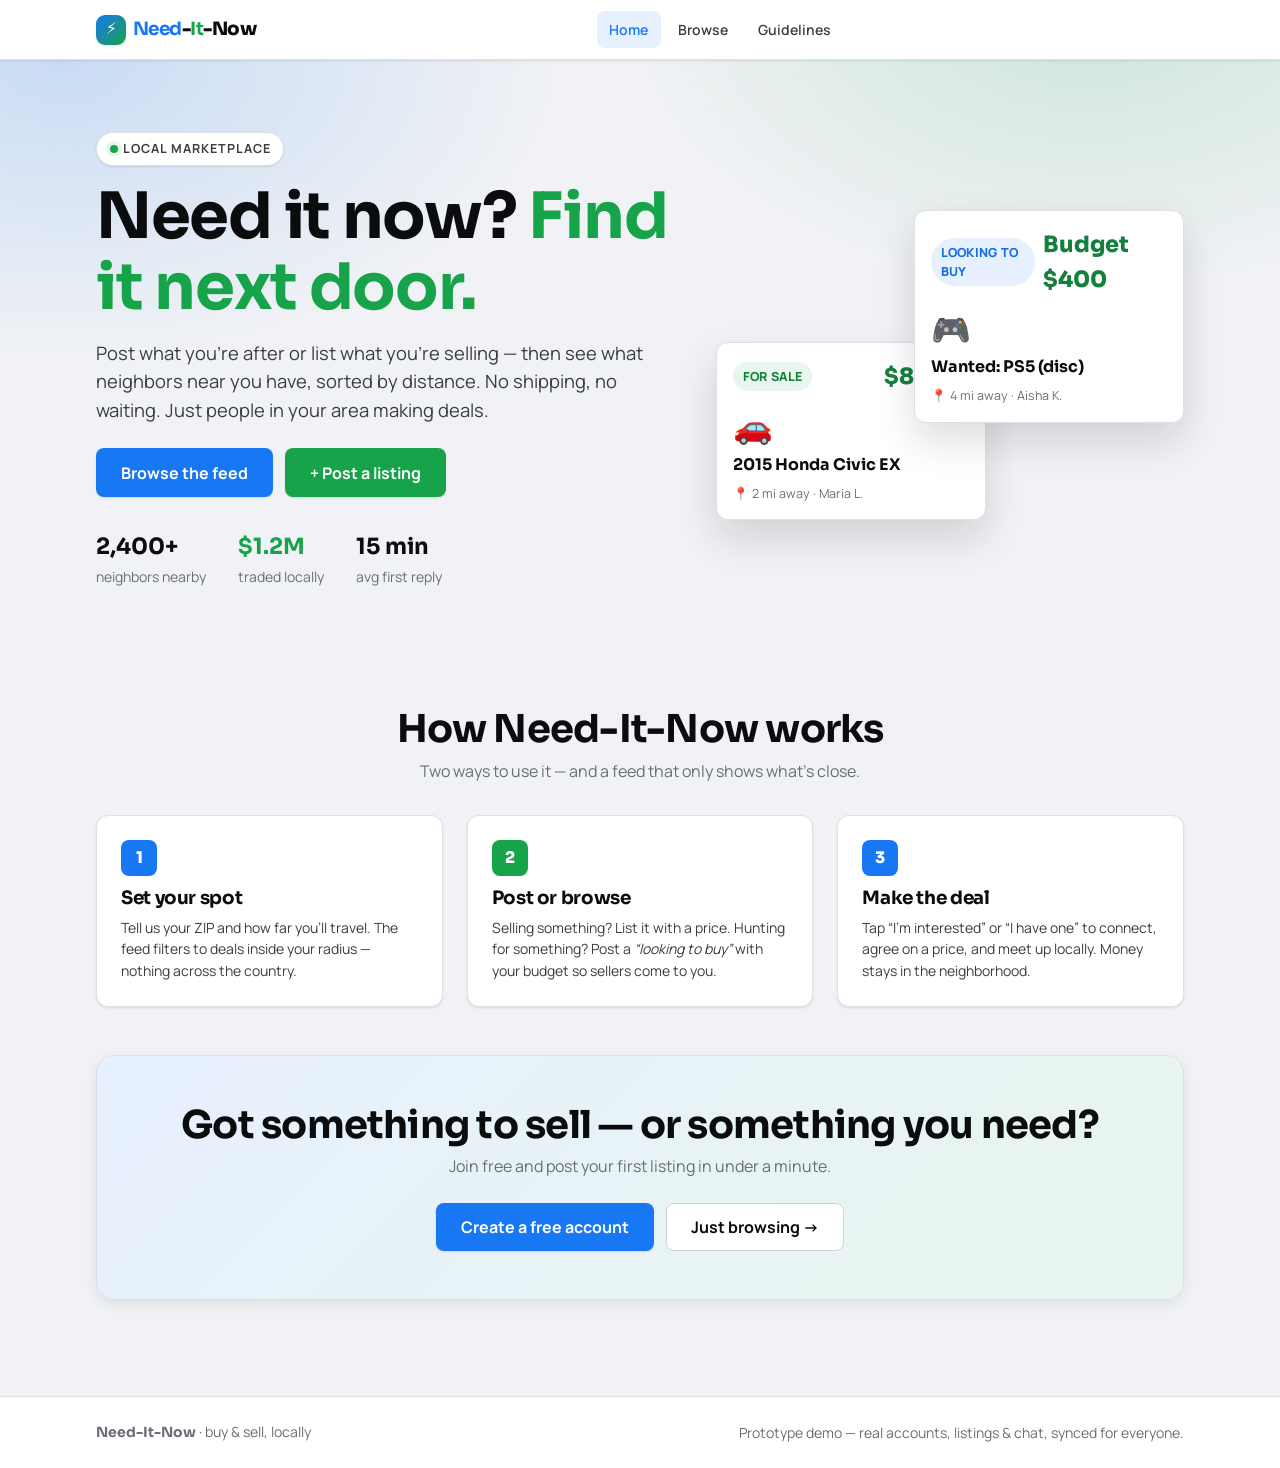
==== commit b5ebe27b: "Add editable categories + fix stale landing footer copy DB-driven categories table (public-read, adm" ====
--- a/index.html
+++ b/index.html
@@ -111,7 +111,7 @@
   <footer class="foot">
     <div class="wrap foot__inner">
       <span><strong style="font-family:var(--font-display)">Need-It-Now</strong> · buy &amp; sell, locally</span>
-      <span>Prototype demo — data is saved in your browser only.</span>
+      <span>Prototype demo — real accounts, listings &amp; chat, synced for everyone.</span>
     </div>
   </footer>
 
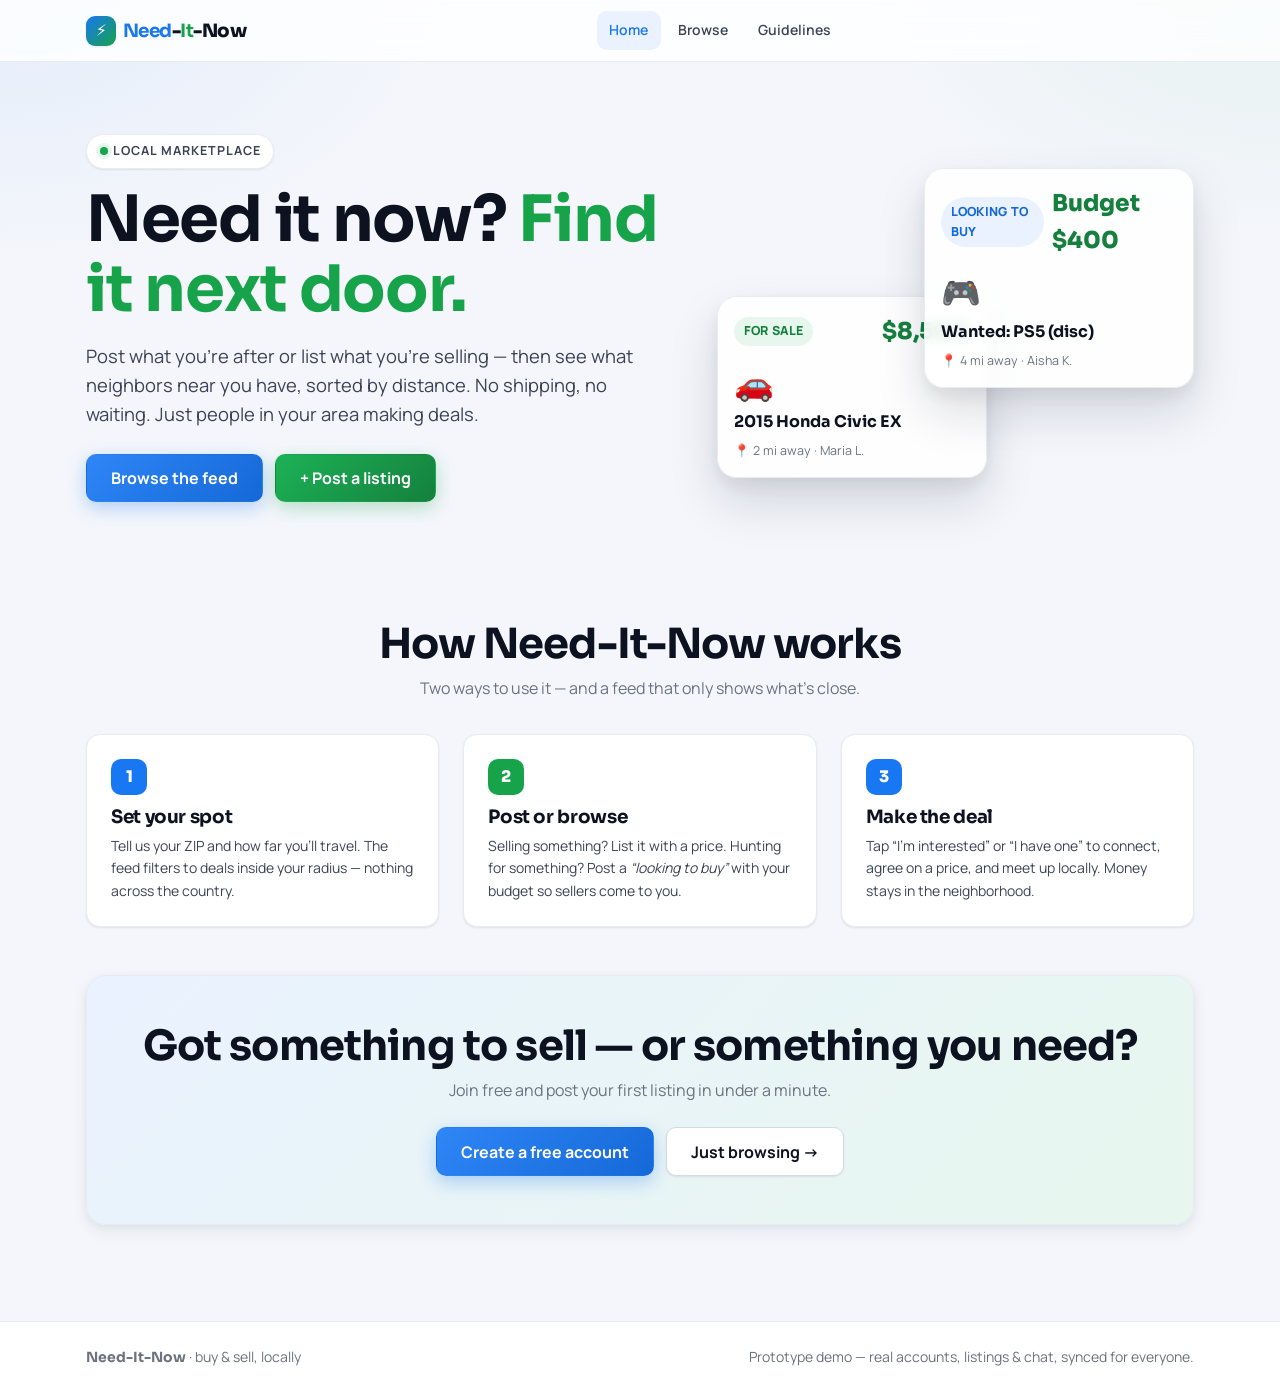
==== commit 5f054c9f: "Harden security, add listing photos, premium responsive redesign - Security: escape avatar/photo URL" ====
--- a/index.html
+++ b/index.html
@@ -40,11 +40,8 @@
           <a class="btn btn--primary btn--lg" href="pages/feed.html">Browse the feed</a>
           <a class="btn btn--money btn--lg" href="pages/post.html">+ Post a listing</a>
         </div>
-        <div class="hero__stats reveal d3">
-          <div><b>2,400+</b><span>neighbors nearby</span></div>
-          <div><b style="color:var(--green-600)">$1.2M</b><span>traded locally</span></div>
-          <div><b>15 min</b><span>avg first reply</span></div>
-        </div>
+        <!-- Hero stats (neighbors / traded / reply time) hidden until we have real
+             numbers worth showing. The .hero__stats CSS is kept for when they return. -->
       </div>
       <div class="hero__art" aria-hidden="true">
         <div class="float-card">
--- a/assets/css/tokens.css
+++ b/assets/css/tokens.css
@@ -1,41 +1,52 @@
-/* Need-It-Now — design tokens
+/* Need-It-Now — design tokens ("refined / premium" theme)
    Edit these variables to re-theme the whole site. */
 :root {
-  /* Brand: trust blue (navigation/identity) + money green (prices/CTAs) */
+  /* Brand: trust blue (identity) + money green (prices/CTAs) */
   --blue-600: #1877f2;   /* primary */
-  --blue-700: #166fe5;   /* primary hover */
-  --blue-050: #e7f0fe;   /* tints / badges */
+  --blue-700: #1568d8;   /* primary hover (deeper) */
+  --blue-800: #0f4fa8;   /* gradient end / pressed */
+  --blue-050: #eaf2ff;   /* tints / badges */
+  --blue-100: #d4e5ff;   /* focus ring */
 
   --green-600: #16a34a;  /* money accent / sell */
   --green-700: #15803d;  /* hover */
-  --green-050: #e8f6ee;  /* tint */
+  --green-050: #e7f7ee;  /* tint */
+  --green-100: #cdeed9;
 
-  /* Neutrals */
-  --bg:        #f0f2f5;  /* app background */
+  /* Neutrals — soft, cool, premium (a touch of blue in the greys) */
+  --bg:        #f4f6fb;  /* app background */
   --surface:   #ffffff;  /* cards, nav */
-  --surface-2: #f7f8fa;  /* subtle fills */
-  --border:    #dde1e7;
-  --border-2:  #ced3da;
+  --surface-2: #f6f8fc;  /* subtle fills */
+  --surface-3: #eef2f8;  /* deeper fill */
+  --border:    #e7ecf4;
+  --border-2:  #d3dbe7;
 
-  --ink:       #0b0c0e;  /* primary text */
-  --ink-2:     #3a3d42;  /* secondary text */
-  --muted:     #6a6e76;  /* meta text */
+  --ink:       #0d1220;  /* primary text */
+  --ink-2:     #3c4356;  /* secondary text */
+  --muted:     #6b7280;  /* meta text */
 
   --danger:    #e2483b;
+  --gold:      #f5a623;  /* stars */
+
+  /* Gradients (depth + brand) */
+  --grad-brand: linear-gradient(135deg, var(--blue-600), var(--green-600));
+  --grad-blue:  linear-gradient(135deg, #2f86f6, var(--blue-700));
+  --grad-green: linear-gradient(135deg, #1cb257, var(--green-700));
+  --grad-media: linear-gradient(140deg, #eaf2ff 0%, #eef4fb 45%, #e7f7ee 100%);
 
   /* Type */
   --font-display: "Sora", system-ui, sans-serif;
   --font-body: "Manrope", system-ui, sans-serif;
 
-  /* Modular type scale (1.2 ratio) */
+  /* Fluid modular type scale — sizes flex with the viewport */
   --fs-xs:  0.78rem;
   --fs-sm:  0.875rem;
   --fs-base: 1rem;
   --fs-md:  1.15rem;
-  --fs-lg:  1.4rem;
-  --fs-xl:  1.85rem;
-  --fs-2xl: 2.4rem;
-  --fs-3xl: clamp(2.6rem, 6vw, 4rem);
+  --fs-lg:  clamp(1.3rem, 1.12rem + 0.9vw, 1.45rem);
+  --fs-xl:  clamp(1.55rem, 1.25rem + 1.5vw, 1.95rem);
+  --fs-2xl: clamp(1.95rem, 1.45rem + 2.5vw, 2.6rem);
+  --fs-3xl: clamp(2.4rem, 1.55rem + 4.2vw, 4rem);
 
   /* Spacing scale (4px base) */
   --sp-1: 0.25rem;
@@ -47,16 +58,21 @@
   --sp-7: 3rem;
   --sp-8: 4.5rem;
 
-  /* Radius + shadow */
-  --r-sm: 8px;
-  --r-md: 12px;
-  --r-lg: 18px;
+  /* Radius */
+  --r-sm: 10px;
+  --r-md: 14px;
+  --r-lg: 20px;
   --r-pill: 999px;
 
-  --shadow-sm: 0 1px 2px rgba(11,12,14,.06), 0 1px 3px rgba(11,12,14,.05);
-  --shadow-md: 0 4px 14px rgba(11,12,14,.08);
-  --shadow-lg: 0 18px 40px rgba(11,12,14,.14);
+  /* Layered, soft shadows — this is most of the "premium depth" */
+  --shadow-sm: 0 1px 2px rgba(16,24,40,.05), 0 1px 3px rgba(16,24,40,.04);
+  --shadow-md: 0 6px 16px rgba(16,24,40,.07), 0 2px 6px rgba(16,24,40,.04);
+  --shadow-lg: 0 24px 50px rgba(16,24,40,.14), 0 8px 18px rgba(16,24,40,.07);
+  --shadow-blue:  0 6px 18px rgba(24,119,242,.30);
+  --shadow-green: 0 6px 18px rgba(22,163,74,.28);
+  --ring: 0 0 0 3px var(--blue-100);
 
-  --maxw: 1120px;
-  --nav-h: 60px;
+  --maxw: 1140px;
+  --nav-h: 62px;
+  --bottomnav-h: 60px;
 }
--- a/assets/css/main.css
+++ b/assets/css/main.css
@@ -1,21 +1,37 @@
 /* Need-It-Now — layout & components */
 *, *::before, *::after { box-sizing: border-box; }
 * { margin: 0; }
-html { -webkit-text-size-adjust: 100%; scroll-behavior: smooth; }
+html { -webkit-text-size-adjust: 100%; scroll-behavior: smooth; background: var(--bg); }
+
+/* Smooth cross-page navigation so the chrome appears to stay put instead of
+   flashing white on each load. Progressive — browsers without support just
+   navigate normally. */
+@view-transition { navigation: auto; }
+::view-transition-old(root), ::view-transition-new(root) { animation-duration: .2s; }
+@media (prefers-reduced-motion: reduce) {
+  ::view-transition-group(*), ::view-transition-old(*), ::view-transition-new(*) { animation: none !important; }
+}
 
 body {
   font-family: var(--font-body);
   color: var(--ink);
-  background: var(--bg);
-  line-height: 1.55;
+  background:
+    radial-gradient(55% 45% at 100% 0%, rgba(22,163,74,.06), transparent 60%),
+    radial-gradient(60% 50% at 0% 0%, rgba(24,119,242,.07), transparent 60%),
+    var(--bg);
+  background-attachment: fixed;
+  line-height: 1.6;
   font-size: var(--fs-base);
+  min-height: 100vh;
   -webkit-font-smoothing: antialiased;
+  text-rendering: optimizeLegibility;
 }
 
 h1, h2, h3 { font-family: var(--font-display); line-height: 1.1; letter-spacing: -.02em; }
 a { color: inherit; }
 img { max-width: 100%; display: block; }
 button { font-family: inherit; }
+::selection { background: var(--blue-100); color: var(--ink); }
 
 .wrap { width: 100%; max-width: var(--maxw); margin-inline: auto; padding-inline: var(--sp-4); }
 .section { padding-block: var(--sp-7); }
@@ -25,10 +41,11 @@
 /* ---------- Nav ---------- */
 .nav {
   position: sticky; top: 0; z-index: 50;
-  background: var(--surface);
+  background: rgba(255,255,255,.82);
+  -webkit-backdrop-filter: saturate(180%) blur(14px);
+  backdrop-filter: saturate(180%) blur(14px);
   border-bottom: 1px solid var(--border);
   height: var(--nav-h);
-  box-shadow: var(--shadow-sm);
 }
 .nav__inner {
   height: 100%;
@@ -72,13 +89,14 @@
   white-space: nowrap;
 }
 .btn:active { transform: translateY(1px); }
-.btn:focus-visible { outline: 3px solid var(--blue-050); outline-offset: 2px; }
-.btn--primary { background: var(--blue-600); color: #fff; box-shadow: var(--shadow-sm); }
-.btn--primary:hover { background: var(--blue-700); }
-.btn--money { background: var(--green-600); color: #fff; box-shadow: var(--shadow-sm); }
-.btn--money:hover { background: var(--green-700); }
-.btn--ghost { background: var(--surface); color: var(--ink); border-color: var(--border-2); }
-.btn--ghost:hover { background: var(--surface-2); }
+.btn:focus-visible { outline: 2px solid var(--blue-600); outline-offset: 2px; }
+.btn--primary { background: var(--grad-blue); color: #fff; box-shadow: var(--shadow-blue); }
+.btn--primary:hover { transform: translateY(-1px); box-shadow: 0 9px 24px rgba(24,119,242,.40); }
+.btn--money { background: var(--grad-green); color: #fff; box-shadow: var(--shadow-green); }
+.btn--money:hover { transform: translateY(-1px); box-shadow: 0 9px 24px rgba(22,163,74,.38); }
+.btn--ghost { background: var(--surface); color: var(--ink); border-color: var(--border-2); box-shadow: var(--shadow-sm); }
+.btn--ghost:hover { background: var(--surface-2); transform: translateY(-1px); box-shadow: var(--shadow-md); }
+.btn--primary:active, .btn--money:active, .btn--ghost:active { transform: translateY(1px); }
 .btn--block { width: 100%; }
 .btn--lg { padding: .95rem 1.5rem; font-size: var(--fs-base); }
 .btn--sm { padding: .5rem .85rem; font-size: var(--fs-sm); }
@@ -91,8 +109,9 @@
   background: var(--surface); border: 1px solid var(--border-2);
   border-radius: var(--r-sm); padding: .72rem .9rem; transition: border-color .15s, box-shadow .15s;
 }
+.input:hover, .select:hover, .textarea:hover { border-color: var(--border-2); }
 .input:focus, .select:focus, .textarea:focus {
-  outline: none; border-color: var(--blue-600); box-shadow: 0 0 0 3px var(--blue-050);
+  outline: none; border-color: var(--blue-600); box-shadow: var(--ring);
 }
 .textarea { min-height: 120px; resize: vertical; }
 .hint { font-size: var(--fs-xs); color: var(--muted); margin-top: var(--sp-2); }
@@ -145,8 +164,10 @@
 .hero__art { position: relative; min-height: 360px; }
 .float-card {
   position: absolute; width: 270px; padding: var(--sp-4);
-  background: var(--surface); border: 1px solid var(--border);
-  border-radius: var(--r-md); box-shadow: var(--shadow-lg);
+  background: rgba(255,255,255,.86);
+  -webkit-backdrop-filter: blur(6px); backdrop-filter: blur(6px);
+  border: 1px solid var(--border);
+  border-radius: var(--r-lg); box-shadow: var(--shadow-lg);
   animation: floaty 6s ease-in-out infinite;
 }
 .float-card:nth-child(2) { top: 30px; right: 0; animation-delay: -2s; }
@@ -170,20 +191,42 @@
 .feed-head h1 { font-size: var(--fs-xl); }
 .feed-head p { color: var(--muted); }
 
+/* Feed filter toolbar — compact, glassy, sticky */
 .controls {
-  position: sticky; top: calc(var(--nav-h) + var(--sp-3)); z-index: 20;
-  background: var(--surface); border: 1px solid var(--border);
-  border-radius: var(--r-lg); box-shadow: var(--shadow-sm);
-  padding: var(--sp-4); margin-bottom: var(--sp-5);
-  display: grid; gap: var(--sp-4);
-}
-.controls__row { display: flex; gap: var(--sp-3); flex-wrap: wrap; align-items: flex-end; }
-.controls .field { margin: 0; }
-.control-loc { flex: 1 1 180px; }
-.control-radius { flex: 1 1 240px; }
-.control-search { flex: 2 1 260px; }
-.radius-val { color: var(--blue-600); font-weight: 800; }
-input[type="range"] { width: 100%; accent-color: var(--blue-600); }
+  position: sticky; top: calc(var(--nav-h) + var(--sp-2)); z-index: 20;
+  background: rgba(255,255,255,.85);
+  -webkit-backdrop-filter: saturate(180%) blur(12px);
+  backdrop-filter: saturate(180%) blur(12px);
+  border: 1px solid var(--border); border-radius: var(--r-lg);
+  box-shadow: var(--shadow-md);
+  padding: var(--sp-3); margin-bottom: var(--sp-5);
+  display: grid; gap: var(--sp-3);
+  transition: transform .28s ease, opacity .2s ease;
+}
+/* Slides up behind the nav while scrolling down */
+.controls--tuck { transform: translateY(-140%); opacity: 0; pointer-events: none; }
+
+.filterbar { display: flex; gap: var(--sp-2); align-items: stretch; flex-wrap: wrap; }
+.searchbox, .locfield, .distfield {
+  display: flex; align-items: center; gap: var(--sp-2);
+  background: var(--surface); border: 1px solid var(--border-2);
+  border-radius: var(--r-pill); padding: 0 var(--sp-4); min-width: 0;
+  transition: border-color .15s, box-shadow .15s;
+}
+.searchbox:focus-within, .locfield:focus-within, .distfield:focus-within {
+  border-color: var(--blue-600); box-shadow: var(--ring);
+}
+.searchbox { flex: 1 1 240px; }
+.searchbox__icon, .locfield__pin { color: var(--muted); font-size: var(--fs-sm); line-height: 1; }
+.searchbox__input, .locfield__input, .distfield__select {
+  border: 0; background: none; font: inherit; outline: none; color: var(--ink);
+  padding: .64rem 0; min-width: 0;
+}
+.searchbox__input { flex: 1; }
+.locfield { flex: 0 0 auto; }
+.locfield__input { width: 6.5ch; text-align: left; }
+.distfield { flex: 0 0 auto; gap: 4px; color: var(--muted); font-size: var(--fs-sm); font-weight: 600; }
+.distfield__select { font-weight: 700; cursor: pointer; padding-inline: 2px; }
 
 .chips { display: flex; gap: var(--sp-2); flex-wrap: wrap; }
 .chip {
@@ -191,9 +234,9 @@
   font-weight: 700; font-size: var(--fs-sm); padding: .5rem .9rem; border-radius: var(--r-pill);
   cursor: pointer; transition: all .15s;
 }
-.chip:hover { background: var(--surface-2); }
-.chip.active { background: var(--blue-600); color: #fff; border-color: var(--blue-600); }
-.chip[data-filter="sell"].active { background: var(--green-600); border-color: var(--green-600); }
+.chip:hover { background: var(--surface-2); border-color: var(--border-2); }
+.chip.active { background: var(--grad-blue); color: #fff; border-color: transparent; box-shadow: var(--shadow-blue); }
+.chip[data-filter="sell"].active { background: var(--grad-green); border-color: transparent; box-shadow: var(--shadow-green); }
 
 /* Listings grid */
 .listings { display: grid; grid-template-columns: repeat(auto-fill, minmax(280px, 1fr)); gap: var(--sp-4); }
@@ -203,12 +246,14 @@
   border-radius: var(--r-md); overflow: hidden; box-shadow: var(--shadow-sm);
   transition: transform .12s, box-shadow .15s, border-color .15s;
 }
-.listing:hover { transform: translateY(-3px); box-shadow: var(--shadow-md); border-color: var(--border-2); }
+.listing:hover { transform: translateY(-4px); box-shadow: var(--shadow-lg); border-color: var(--border-2); }
 .listing__media {
-  aspect-ratio: 16/10; display: grid; place-items: center; font-size: 2.6rem;
-  background: linear-gradient(135deg, var(--surface-2), #eceff3);
-  border-bottom: 1px solid var(--border);
-}
+  aspect-ratio: 16/10; display: grid; place-items: center; font-size: 2.8rem;
+  background: var(--grad-media);
+  border-bottom: 1px solid var(--border); overflow: hidden;
+}
+.listing__photo { width: 100%; height: 100%; object-fit: cover; transition: transform .45s ease; }
+.listing:hover .listing__photo { transform: scale(1.05); }
 .listing__body { padding: var(--sp-4); display: flex; flex-direction: column; gap: var(--sp-2); flex: 1; }
 .listing__top { display: flex; align-items: center; justify-content: space-between; gap: var(--sp-2); }
 .listing__title { font-family: var(--font-display); font-weight: 700; font-size: var(--fs-md); letter-spacing: -.01em; }
@@ -271,17 +316,7 @@
 @keyframes rise { to { opacity: 1; transform: none; } }
 @media (prefers-reduced-motion: reduce) { .reveal { animation: none; opacity: 1; transform: none; } }
 
-/* ---------- Responsive ---------- */
-@media (max-width: 860px) {
-  .hero__inner { grid-template-columns: 1fr; }
-  .hero__art { display: none; }
-  .steps { grid-template-columns: 1fr; }
-}
-@media (max-width: 620px) {
-  .nav__links a { padding: .5rem .55rem; }
-  .brand span.full { display: none; }
-  .hero__stats { gap: var(--sp-5); }
-}
+/* Responsive system lives at the end of this file so it overrides every component. */
 
 /* ---- Chat panel (reuses existing .modal-back) ---- */
 .chat { width: 100%; max-width: 460px; height: min(78vh, 620px);
@@ -350,6 +385,18 @@
 .mini { display: flex; align-items: center; gap: var(--sp-3); padding: var(--sp-3);
   background: var(--surface); border: 1px solid var(--border); border-radius: var(--r-md); }
 .mini__emoji { font-size: 1.4rem; }
+.mini__photo { width: 42px; height: 42px; border-radius: var(--r-sm); object-fit: cover; flex: none; }
+
+/* Photo uploader (post form) */
+.photo-grid { display: flex; flex-wrap: wrap; gap: var(--sp-2); margin-bottom: var(--sp-2); }
+.photo-grid:empty { display: none; }
+.photo-thumb { position: relative; width: 84px; height: 84px; }
+.photo-thumb img { width: 100%; height: 100%; object-fit: cover; border-radius: var(--r-sm); border: 1px solid var(--border); }
+.photo-thumb__x {
+  position: absolute; top: -6px; right: -6px; width: 22px; height: 22px; border-radius: 50%;
+  border: 0; cursor: pointer; background: var(--ink); color: #fff; font-size: 12px; line-height: 1;
+  box-shadow: var(--shadow-sm);
+}
 .mini__body { display: flex; flex-direction: column; min-width: 0; flex: 1; }
 .mini__body strong { overflow: hidden; text-overflow: ellipsis; white-space: nowrap; }
 @media (max-width: 520px) { .profile-head { flex-direction: column; text-align: center; } }
@@ -421,3 +468,92 @@
 .status--dismissed { background: var(--surface-2); color: var(--muted); }
 .status--banned { background: #fde8e8; color: var(--danger); }
 .admin-row--done { opacity: .62; }
+
+/* =====================================================================
+   RESPONSIVE  (desktop → tablet → mobile → small)  — kept last so these
+   rules win the cascade over the component definitions above.
+   ===================================================================== */
+
+/* Tablet */
+@media (max-width: 1024px) {
+  .hero__inner { gap: var(--sp-6); }
+  .steps { grid-template-columns: 1fr; gap: var(--sp-4); }
+  .listings { grid-template-columns: repeat(auto-fill, minmax(240px, 1fr)); }
+}
+
+@media (max-width: 860px) {
+  .hero__inner { grid-template-columns: 1fr; padding-block: var(--sp-7); }
+  .hero__art { display: none; }
+  .hero p.lead { max-width: none; }
+}
+
+/* Mobile: primary nav becomes an app-style bottom tab bar */
+@media (max-width: 760px) {
+  :root { --nav-h: 56px; }
+  body { padding-bottom: calc(var(--bottomnav-h) + env(safe-area-inset-bottom, 0px)); }
+
+  /* Solid top bar on mobile: backdrop-filter would make .nav the containing
+     block for the fixed bottom tab bar below, pinning it to the wrong place. */
+  .nav { background: var(--surface); -webkit-backdrop-filter: none; backdrop-filter: none; }
+  .nav__inner { gap: var(--sp-2); padding-inline: var(--sp-3); }
+
+  .nav__links {
+    position: fixed; left: 0; right: 0; bottom: 0; margin: 0; z-index: 60;
+    height: calc(var(--bottomnav-h) + env(safe-area-inset-bottom, 0px));
+    padding-bottom: env(safe-area-inset-bottom, 0px);
+    background: rgba(255,255,255,.92);
+    -webkit-backdrop-filter: saturate(180%) blur(16px);
+    backdrop-filter: saturate(180%) blur(16px);
+    border-top: 1px solid var(--border);
+    justify-content: space-around; gap: 0;
+    box-shadow: 0 -6px 20px rgba(16,24,40,.07);
+  }
+  .nav__links a {
+    flex: 1; display: flex; align-items: center; justify-content: center;
+    height: var(--bottomnav-h); border-radius: 0; padding: 0;
+    font-size: var(--fs-xs); font-weight: 700; color: var(--muted);
+  }
+  .nav__links a:hover { background: transparent; color: var(--ink); }
+  .nav__links a.active { background: transparent; color: var(--blue-600); box-shadow: inset 0 -3px 0 var(--blue-600); }
+
+  .nav__user { margin-left: auto; gap: var(--sp-2); }
+
+  .controls { top: calc(var(--nav-h) + var(--sp-2)); padding: var(--sp-3); }
+  .toast { bottom: calc(var(--bottomnav-h) + 18px); }
+  /* Keep auth screens centered in the space above the bottom tab bar */
+  .auth-wrap { min-height: calc(100dvh - var(--nav-h) - var(--bottomnav-h)); }
+}
+
+/* Small phones */
+@media (max-width: 560px) {
+  .wrap { padding-inline: var(--sp-3); }
+  .brand span.full { display: none; }
+
+  .listings { grid-template-columns: 1fr; }
+  .searchbox { flex-basis: 100%; }
+  .chips, .tabs { flex-wrap: nowrap; overflow-x: auto; scrollbar-width: none; -ms-overflow-style: none; }
+  .chips::-webkit-scrollbar, .tabs::-webkit-scrollbar { display: none; }
+  .chip, .tab { flex: 0 0 auto; white-space: nowrap; }
+
+  .hero__cta { display: grid; }
+  .hero__cta .btn { width: 100%; }
+  .hero__stats { gap: var(--sp-4) var(--sp-5); flex-wrap: wrap; }
+  .foot__inner { flex-direction: column; align-items: flex-start; gap: var(--sp-2); }
+
+  /* Comfortable touch targets */
+  .btn { padding: .82rem 1.2rem; }
+  .btn--sm { padding: .6rem .95rem; }
+  .chip { padding: .58rem 1rem; }
+
+  /* Dialogs slide up as bottom sheets and use the full width */
+  .modal-back { align-items: end; padding: 0; }
+  .modal, .report { width: 100%; max-width: 100%; border-radius: var(--r-lg) var(--r-lg) 0 0; }
+  .chat { width: 100%; max-width: 100%; height: 92dvh; border-radius: var(--r-lg) var(--r-lg) 0 0; }
+}
+
+/* Pointer-coarse devices: kill hover-lift so taps don't feel jumpy */
+@media (hover: none) {
+  .listing:hover { transform: none; box-shadow: var(--shadow-sm); }
+  .listing:hover .listing__photo { transform: none; }
+  .btn:hover { transform: none; }
+}
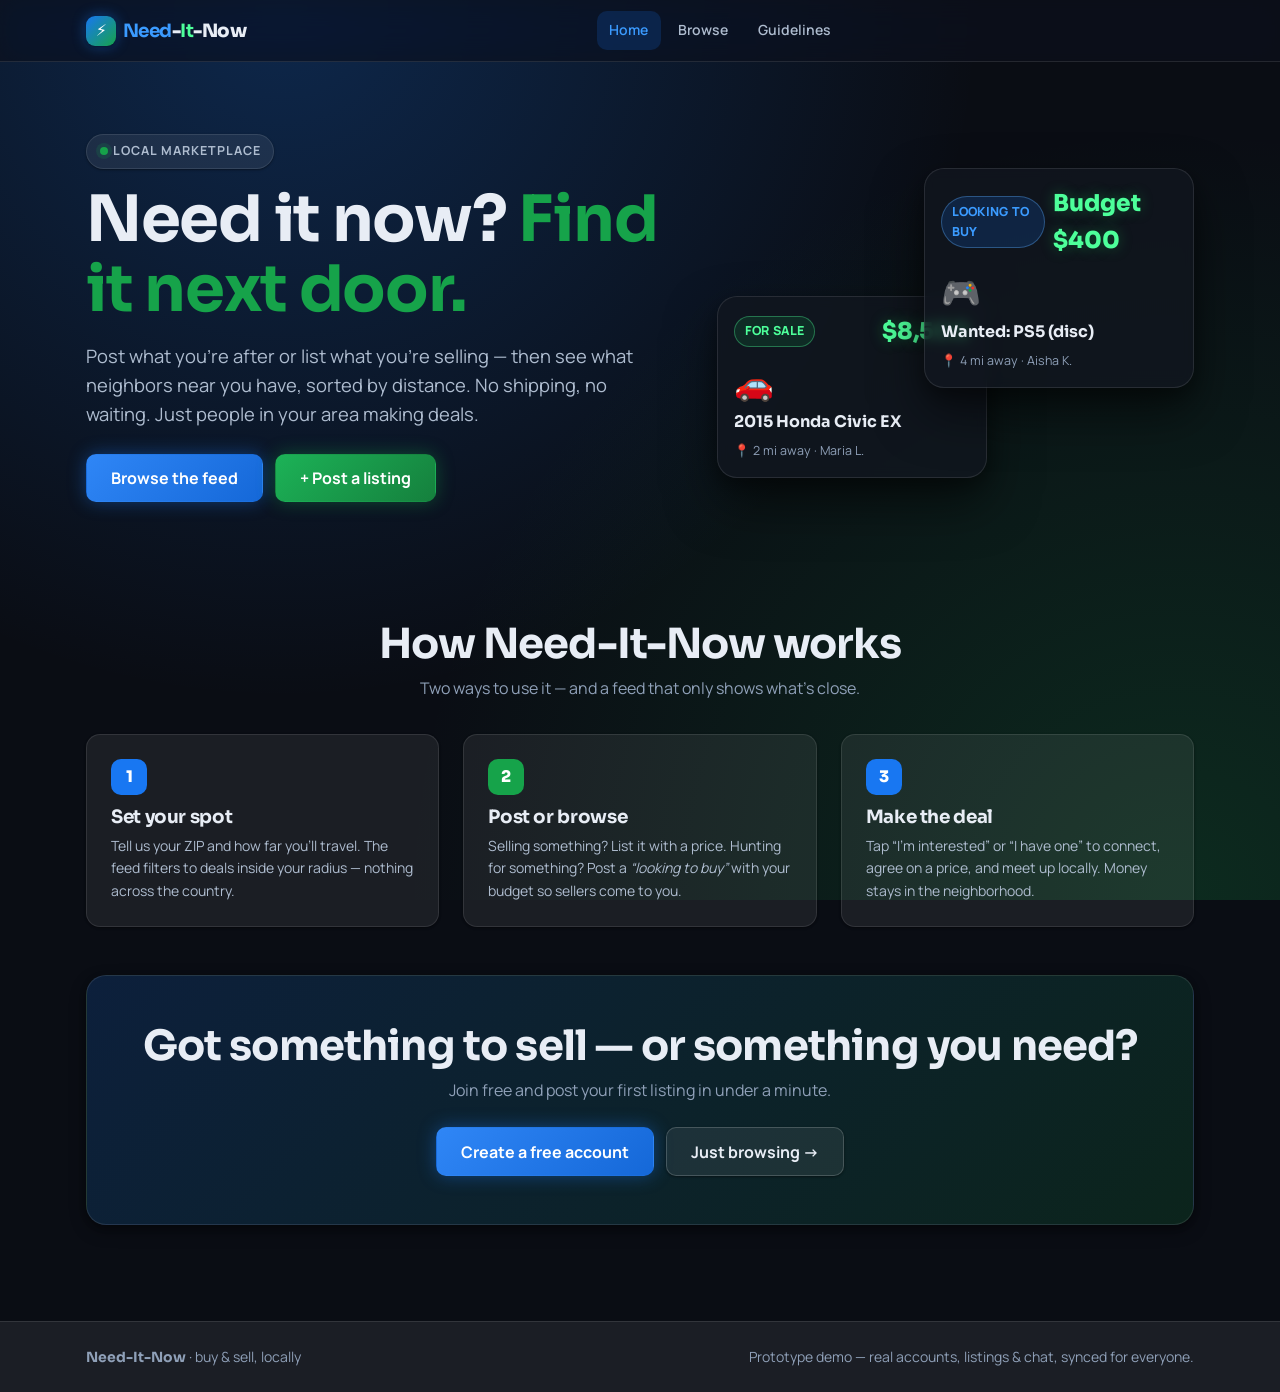
==== commit 9406e930: "feat(theme): dark theme-color meta on all pages" ====
--- a/index.html
+++ b/index.html
@@ -3,9 +3,12 @@
 <head>
   <meta charset="UTF-8" />
   <meta name="viewport" content="width=device-width, initial-scale=1.0" />
+  <meta name="theme-color" content="#0a0d14" />
   <title>Need-It-Now — buy & sell with people near you</title>
   <link rel="preconnect" href="https://fonts.googleapis.com" />
   <link rel="preconnect" href="https://fonts.gstatic.com" crossorigin />
+  <link rel="preconnect" href="https://yubhbztyprfupvjwxwmm.supabase.co" crossorigin />
+  <link rel="preconnect" href="https://esm.sh" crossorigin />
   <link href="https://fonts.googleapis.com/css2?family=Sora:wght@600;700;800&family=Manrope:wght@400;500;600;700;800&display=swap" rel="stylesheet" />
   <link rel="stylesheet" href="assets/css/tokens.css" />
   <link rel="stylesheet" href="assets/css/main.css" />
--- a/assets/css/tokens.css
+++ b/assets/css/tokens.css
@@ -1,38 +1,46 @@
-/* Need-It-Now — design tokens ("refined / premium" theme)
+/* Need-It-Now — design tokens ("Frosted Glass Deep" dark theme)
+   Near-black base + neon blue/green haze + frosted translucent surfaces.
    Edit these variables to re-theme the whole site. */
 :root {
   /* Brand: trust blue (identity) + money green (prices/CTAs) */
-  --blue-600: #1877f2;   /* primary */
+  --blue-600: #1877f2;   /* primary fills */
   --blue-700: #1568d8;   /* primary hover (deeper) */
   --blue-800: #0f4fa8;   /* gradient end / pressed */
-  --blue-050: #eaf2ff;   /* tints / badges */
-  --blue-100: #d4e5ff;   /* focus ring */
+  --blue-400: #3b9bff;   /* accent TEXT on dark */
+  --blue-050: rgba(24,119,242,.18);  /* tints / badges */
+  --blue-100: rgba(24,119,242,.32);  /* stronger tint / selection */
 
-  --green-600: #16a34a;  /* money accent / sell */
+  --green-600: #16a34a;  /* money accent / sell fills */
   --green-700: #15803d;  /* hover */
-  --green-050: #e7f7ee;  /* tint */
-  --green-100: #cdeed9;
+  --green-400: #4dff9a;  /* price/accent TEXT on dark */
+  --green-050: rgba(22,163,74,.16); /* tint */
+  --green-100: rgba(22,163,74,.30);
 
-  /* Neutrals — soft, cool, premium (a touch of blue in the greys) */
-  --bg:        #f4f6fb;  /* app background */
-  --surface:   #ffffff;  /* cards, nav */
-  --surface-2: #f6f8fc;  /* subtle fills */
-  --surface-3: #eef2f8;  /* deeper fill */
-  --border:    #e7ecf4;
-  --border-2:  #d3dbe7;
+  /* Neutrals — near-black base, frosted translucent surfaces */
+  --bg:        #0a0d14;  /* app background */
+  --surface:   rgba(255,255,255,.07);  /* cards, nav panels */
+  --surface-2: rgba(255,255,255,.05);  /* subtle fills */
+  --surface-3: rgba(255,255,255,.10);  /* deeper fill / ghost buttons */
+  --surface-solid: #11161f; /* solid overlays: toasts, dialogs, select menus */
+  --border:    rgba(255,255,255,.10);
+  --border-2:  rgba(255,255,255,.18);
 
-  --ink:       #0d1220;  /* primary text */
-  --ink-2:     #3c4356;  /* secondary text */
-  --muted:     #6b7280;  /* meta text */
+  --ink:       #e8edf5;  /* primary text */
+  --ink-2:     #aebccf;  /* secondary text */
+  --muted:     #8fa0b8;  /* meta text */
 
-  --danger:    #e2483b;
+  --danger:    #ff5c4d;  /* brightened for dark contrast */
   --gold:      #f5a623;  /* stars */
 
   /* Gradients (depth + brand) */
   --grad-brand: linear-gradient(135deg, var(--blue-600), var(--green-600));
   --grad-blue:  linear-gradient(135deg, #2f86f6, var(--blue-700));
   --grad-green: linear-gradient(135deg, #1cb257, var(--green-700));
-  --grad-media: linear-gradient(140deg, #eaf2ff 0%, #eef4fb 45%, #e7f7ee 100%);
+  --grad-media: radial-gradient(circle at 50% 40%, rgba(60,120,255,.25), rgba(12,16,24,.5));
+
+  /* Neon glows (the signature) */
+  --glow-blue:  0 0 14px rgba(24,119,242,.45);
+  --glow-green: 0 0 14px rgba(22,163,74,.45);
 
   /* Type */
   --font-display: "Sora", system-ui, sans-serif;
@@ -64,13 +72,13 @@
   --r-lg: 20px;
   --r-pill: 999px;
 
-  /* Layered, soft shadows — this is most of the "premium depth" */
-  --shadow-sm: 0 1px 2px rgba(16,24,40,.05), 0 1px 3px rgba(16,24,40,.04);
-  --shadow-md: 0 6px 16px rgba(16,24,40,.07), 0 2px 6px rgba(16,24,40,.04);
-  --shadow-lg: 0 24px 50px rgba(16,24,40,.14), 0 8px 18px rgba(16,24,40,.07);
-  --shadow-blue:  0 6px 18px rgba(24,119,242,.30);
-  --shadow-green: 0 6px 18px rgba(22,163,74,.28);
-  --ring: 0 0 0 3px var(--blue-100);
+  /* Depth on dark */
+  --shadow-sm: 0 1px 2px rgba(0,0,0,.25), 0 1px 3px rgba(0,0,0,.2);
+  --shadow-md: 0 6px 16px rgba(0,0,0,.35), 0 2px 6px rgba(0,0,0,.25);
+  --shadow-lg: 0 24px 50px rgba(0,0,0,.5), 0 8px 18px rgba(0,0,0,.3);
+  --shadow-blue:  0 0 18px rgba(24,119,242,.40);
+  --shadow-green: 0 0 18px rgba(22,163,74,.38);
+  --ring: 0 0 0 3px rgba(24,119,242,.35);
 
   --maxw: 1140px;
   --nav-h: 62px;
--- a/assets/css/main.css
+++ b/assets/css/main.css
@@ -16,8 +16,8 @@
   font-family: var(--font-body);
   color: var(--ink);
   background:
-    radial-gradient(55% 45% at 100% 0%, rgba(22,163,74,.06), transparent 60%),
-    radial-gradient(60% 50% at 0% 0%, rgba(24,119,242,.07), transparent 60%),
+    radial-gradient(circle at 22% 0%, rgba(24,119,242,.25), transparent 52%),
+    radial-gradient(circle at 92% 100%, rgba(22,163,74,.20), transparent 52%),
     var(--bg);
   background-attachment: fixed;
   line-height: 1.6;
@@ -41,7 +41,7 @@
 /* ---------- Nav ---------- */
 .nav {
   position: sticky; top: 0; z-index: 50;
-  background: rgba(255,255,255,.82);
+  background: rgba(13,17,26,.70);
   -webkit-backdrop-filter: saturate(180%) blur(14px);
   backdrop-filter: saturate(180%) blur(14px);
   border-bottom: 1px solid var(--border);
@@ -61,10 +61,10 @@
   width: 30px; height: 30px; border-radius: 9px; flex: none;
   display: grid; place-items: center; color: #fff; font-size: 16px;
   background: linear-gradient(135deg, var(--blue-600), var(--green-600));
-  box-shadow: var(--shadow-sm);
-}
-.brand b { color: var(--blue-600); }
-.brand b + b { color: var(--green-600); }
+  box-shadow: var(--shadow-sm), var(--glow-blue);
+}
+.brand b { color: var(--blue-400); }
+.brand b + b { color: var(--green-400); }
 
 .nav__links { display: flex; align-items: center; gap: var(--sp-1); margin-left: auto; }
 .nav__links a {
@@ -72,13 +72,20 @@
   padding: .5rem .8rem; border-radius: var(--r-sm); transition: background .15s, color .15s;
 }
 .nav__links a:hover { background: var(--surface-2); color: var(--ink); }
-.nav__links a.active { color: var(--blue-600); background: var(--blue-050); }
+.nav__links a.active { color: var(--blue-400); background: var(--blue-050); }
 .nav__user { display: flex; align-items: center; gap: var(--sp-3); margin-left: auto; }
 .nav__avatar {
   width: 34px; height: 34px; border-radius: var(--r-pill); flex: none;
   display: grid; place-items: center; font-weight: 700; color: #fff; font-size: var(--fs-sm);
   background: var(--blue-600);
 }
+.nav__badge {
+  display: inline-grid; place-items: center; min-width: 18px; height: 18px;
+  padding: 0 5px; margin-left: .45ch; border-radius: var(--r-pill);
+  background: var(--danger); color: #fff; font-size: 11px; font-weight: 800; line-height: 1;
+  vertical-align: middle;
+}
+.nav__badge[hidden] { display: none; }
 
 /* ---------- Buttons ---------- */
 .btn {
@@ -96,10 +103,13 @@
 .btn--money:hover { transform: translateY(-1px); box-shadow: 0 9px 24px rgba(22,163,74,.38); }
 .btn--ghost { background: var(--surface); color: var(--ink); border-color: var(--border-2); box-shadow: var(--shadow-sm); }
 .btn--ghost:hover { background: var(--surface-2); transform: translateY(-1px); box-shadow: var(--shadow-md); }
-.btn--primary:active, .btn--money:active, .btn--ghost:active { transform: translateY(1px); }
+.btn--primary:active, .btn--money:active, .btn--ghost:active, .btn--danger:active { transform: translateY(1px); }
 .btn--block { width: 100%; }
 .btn--lg { padding: .95rem 1.5rem; font-size: var(--fs-base); }
 .btn--sm { padding: .5rem .85rem; font-size: var(--fs-sm); }
+.btn--danger { background: var(--danger); color: #fff; box-shadow: 0 6px 18px rgba(226,72,59,.35); }
+.btn--danger:hover { transform: translateY(-1px); box-shadow: 0 9px 24px rgba(226,72,59,.45); }
+.confirm__actions { display: flex; gap: var(--sp-2); justify-content: flex-end; margin-top: var(--sp-5); }
 
 /* ---------- Forms ---------- */
 .field { margin-bottom: var(--sp-4); }
@@ -114,11 +124,12 @@
   outline: none; border-color: var(--blue-600); box-shadow: var(--ring);
 }
 .textarea { min-height: 120px; resize: vertical; }
+.select option, .distfield__select option { background: var(--surface-solid); color: var(--ink); }
 .hint { font-size: var(--fs-xs); color: var(--muted); margin-top: var(--sp-2); }
 .form-error { color: var(--danger); font-size: var(--fs-sm); font-weight: 600; min-height: 1.2em; }
-.form-error--ok { color: var(--green-700); }
+.form-error--ok { color: var(--green-400); }
 .zip-hint { font-size: var(--fs-xs); color: var(--muted); margin-top: var(--sp-1); min-height: 1.1em; }
-.zip-hint--ok { color: var(--green-700); font-weight: 600; }
+.zip-hint--ok { color: var(--green-400); font-weight: 600; }
 .zip-hint--bad { color: var(--danger); font-weight: 600; }
 
 /* Auth card */
@@ -131,7 +142,7 @@
 .auth-card h1 { font-size: var(--fs-xl); margin-bottom: var(--sp-1); }
 .auth-card .sub { color: var(--muted); margin-bottom: var(--sp-5); }
 .auth-foot { text-align: center; margin-top: var(--sp-4); font-size: var(--fs-sm); color: var(--muted); }
-.auth-foot a { color: var(--blue-600); font-weight: 700; text-decoration: none; }
+.auth-foot a { color: var(--blue-400); font-weight: 700; text-decoration: none; }
 .auth-foot a:hover { text-decoration: underline; }
 
 /* ---------- Hero (landing) ---------- */
@@ -139,8 +150,8 @@
 .hero::before {
   content: ""; position: absolute; inset: 0; z-index: -1;
   background:
-    radial-gradient(60% 80% at 85% -10%, rgba(22,163,74,.16), transparent 60%),
-    radial-gradient(70% 90% at 5% 0%, rgba(24,119,242,.18), transparent 55%),
+    radial-gradient(60% 80% at 85% -10%, rgba(22,163,74,.30), transparent 60%),
+    radial-gradient(70% 90% at 5% 0%, rgba(24,119,242,.32), transparent 55%),
     var(--bg);
 }
 .hero__inner { display: grid; grid-template-columns: 1.1fr .9fr; gap: var(--sp-7); align-items: center; padding-block: var(--sp-8); }
@@ -164,7 +175,7 @@
 .hero__art { position: relative; min-height: 360px; }
 .float-card {
   position: absolute; width: 270px; padding: var(--sp-4);
-  background: rgba(255,255,255,.86);
+  background: rgba(17,22,31,.78);
   -webkit-backdrop-filter: blur(6px); backdrop-filter: blur(6px);
   border: 1px solid var(--border);
   border-radius: var(--r-lg); box-shadow: var(--shadow-lg);
@@ -181,10 +192,62 @@
   font-size: var(--fs-xs); font-weight: 800; letter-spacing: .02em;
   padding: .3rem .6rem; border-radius: var(--r-pill); text-transform: uppercase;
 }
-.badge--sell { background: var(--green-050); color: var(--green-700); }
-.badge--buy  { background: var(--blue-050); color: var(--blue-700); }
-
-.price { font-family: var(--font-display); font-weight: 800; color: var(--green-700); }
+.badge--sell { background: var(--green-050); color: var(--green-400); border: 1px solid rgba(77,255,154,.35); }
+.badge--buy  { background: var(--blue-050); color: var(--blue-400); border: 1px solid rgba(95,176,255,.35); }
+
+.price { font-family: var(--font-display); font-weight: 800; color: var(--green-400); text-shadow: var(--glow-green); }
+
+.backlink { display: inline-block; margin-bottom: var(--sp-3); color: var(--blue-400); font-weight: 700; font-size: var(--fs-sm); text-decoration: none; }
+.backlink:hover { text-decoration: underline; }
+
+/* ---- Listing detail page ---- */
+.detail { display: grid; grid-template-columns: minmax(0,1.1fr) minmax(0,.9fr); gap: var(--sp-6); align-items: start; }
+.detail__info { display: flex; flex-direction: column; gap: var(--sp-3); overflow-wrap: anywhere; }
+.detail__top { display: flex; align-items: center; justify-content: space-between; gap: var(--sp-3); }
+.detail__price { font-size: var(--fs-xl); }
+.detail__title { font-size: var(--fs-2xl); }
+.detail__meta { font-size: var(--fs-sm); }
+.detail__cat { align-self: flex-start; text-transform: capitalize; }
+.detail__desc { white-space: pre-wrap; color: var(--ink-2); }
+.detail__actions { display: flex; gap: var(--sp-3); margin-top: var(--sp-2); flex-wrap: wrap; }
+.owner-card { display: flex; gap: var(--sp-3); align-items: center; text-decoration: none; color: inherit;
+  background: var(--surface-2); border: 1px solid var(--border); border-radius: var(--r-md); padding: var(--sp-3); }
+.owner-card:hover { border-color: var(--border-2); }
+.owner-card__bio { font-size: var(--fs-sm); margin-top: 2px; }
+.detail__gallery { position: sticky; top: calc(var(--nav-h) + var(--sp-3)); }
+.gallery__empty { aspect-ratio: 16/10; display: grid; place-items: center; font-size: 4rem;
+  background: var(--grad-media); border: 1px solid var(--border); border-radius: var(--r-md); }
+.gallery__main { width: 100%; aspect-ratio: 16/10; object-fit: cover; display: block;
+  border: 1px solid var(--border); border-radius: var(--r-md); }
+.gallery__mainbtn { display: block; width: 100%; padding: 0; border: 0; background: none; cursor: zoom-in; }
+.gallery__thumbs { display: flex; gap: var(--sp-2); margin-top: var(--sp-2); }
+.gallery__thumb { flex: 1; padding: 0; border: 2px solid transparent; border-radius: var(--r-sm);
+  overflow: hidden; cursor: pointer; background: none; aspect-ratio: 1; }
+.gallery__thumb img { width: 100%; height: 100%; object-fit: cover; display: block; }
+.gallery__thumb.is-active { border-color: var(--blue-600); }
+.gallery__track { display: flex; overflow-x: auto; scroll-snap-type: x mandatory;
+  border: 1px solid var(--border); border-radius: var(--r-md); scrollbar-width: none; }
+.gallery__track::-webkit-scrollbar { display: none; }
+.gallery__slide { flex: 0 0 100%; width: 100%; aspect-ratio: 16/10; object-fit: cover; scroll-snap-align: center; }
+.gallery__dots { display: flex; gap: 6px; justify-content: center; margin-top: var(--sp-2); }
+.gallery__dot { width: 8px; height: 8px; border-radius: 50%; background: var(--border-2); }
+.gallery__dot.is-active { background: var(--blue-600); }
+.lightbox { position: fixed; inset: 0; z-index: 300; background: rgba(11,12,14,.9);
+  display: none; place-items: center; padding: var(--sp-4); }
+.lightbox.open { display: grid; }
+.lightbox__img { max-width: 92vw; max-height: 88vh; object-fit: contain; border-radius: var(--r-sm); }
+.lightbox__close { position: absolute; top: var(--sp-4); right: var(--sp-4); width: 42px; height: 42px;
+  border: 0; border-radius: var(--r-pill); background: rgba(255,255,255,.14); color: #fff; font-size: 20px; cursor: pointer; }
+.lightbox__close:hover { background: rgba(255,255,255,.26); }
+.lightbox__nav { position: absolute; top: 50%; transform: translateY(-50%); width: 46px; height: 46px;
+  border: 0; border-radius: var(--r-pill); background: rgba(255,255,255,.14); color: #fff; font-size: 26px; cursor: pointer; }
+.lightbox__nav:hover { background: rgba(255,255,255,.26); }
+.lightbox__prev { left: var(--sp-3); }
+.lightbox__next { right: var(--sp-3); }
+@media (max-width: 760px) {
+  .detail { grid-template-columns: 1fr; gap: var(--sp-4); }
+  .detail__gallery { position: static; }
+}
 
 /* ---------- Feed layout ---------- */
 .feed-head { padding-block: var(--sp-5) var(--sp-4); }
@@ -194,7 +257,7 @@
 /* Feed filter toolbar — compact, glassy, sticky */
 .controls {
   position: sticky; top: calc(var(--nav-h) + var(--sp-2)); z-index: 20;
-  background: rgba(255,255,255,.85);
+  background: rgba(17,22,31,.75);
   -webkit-backdrop-filter: saturate(180%) blur(12px);
   backdrop-filter: saturate(180%) blur(12px);
   border: 1px solid var(--border); border-radius: var(--r-lg);
@@ -246,7 +309,14 @@
   border-radius: var(--r-md); overflow: hidden; box-shadow: var(--shadow-sm);
   transition: transform .12s, box-shadow .15s, border-color .15s;
 }
-.listing:hover { transform: translateY(-4px); box-shadow: var(--shadow-lg); border-color: var(--border-2); }
+.listing { position: relative; cursor: pointer; }
+.listing__title-link { color: inherit; text-decoration: none; }
+.listing__title-link::after { content: ""; position: absolute; inset: 0; z-index: 0; }
+.listing__title-link:focus-visible { outline: 2px solid var(--blue-600); outline-offset: 2px; }
+.listing:hover .listing__title { color: var(--blue-400); }
+/* Keep the in-card controls clickable above the stretched overlay */
+.listing__foot, .listing .owner { position: relative; z-index: 1; cursor: auto; }
+.listing:hover { transform: translateY(-4px); box-shadow: var(--shadow-lg), 0 0 22px rgba(24,119,242,.18); border-color: rgba(95,176,255,.35); }
 .listing__media {
   aspect-ratio: 16/10; display: grid; place-items: center; font-size: 2.8rem;
   background: var(--grad-media);
@@ -261,18 +331,28 @@
 .listing__meta { display: flex; align-items: center; justify-content: space-between; gap: var(--sp-2); color: var(--muted); font-size: var(--fs-xs); margin-top: auto; padding-top: var(--sp-2); }
 .listing__price { font-size: var(--fs-lg); }
 .listing__foot { display: flex; gap: var(--sp-2); align-items: center; padding: var(--sp-3) var(--sp-4); border-top: 1px solid var(--border); }
-.pin { color: var(--blue-600); font-weight: 700; }
+.pin { color: var(--blue-400); font-weight: 700; }
 
 .empty { text-align: center; padding: var(--sp-8) var(--sp-4); color: var(--muted); }
 .empty .em { font-size: 2.5rem; }
+
+/* Loading skeletons */
+.skel { position: relative; overflow: hidden; background: var(--surface-2); border-radius: var(--r-sm); }
+.skel::after {
+  content: ""; position: absolute; inset: 0;
+  background: linear-gradient(90deg, transparent, rgba(255,255,255,.12), transparent);
+  transform: translateX(-100%); animation: shimmer 1.4s infinite;
+}
+@keyframes shimmer { to { transform: translateX(100%); } }
+@media (prefers-reduced-motion: reduce) { .skel::after { animation: none; } }
 
 /* Banner (logged-out / flash) */
 .banner {
   display: flex; align-items: center; gap: var(--sp-3); flex-wrap: wrap;
-  background: var(--blue-050); border: 1px solid #cfe1fd; color: var(--blue-700);
+  background: var(--blue-050); border: 1px solid rgba(95,176,255,.35); color: var(--blue-400);
   padding: var(--sp-3) var(--sp-4); border-radius: var(--r-md); margin-bottom: var(--sp-4); font-weight: 600;
 }
-.banner--ok { background: var(--green-050); border-color: #c7ead4; color: var(--green-700); }
+.banner--ok { background: var(--green-050); border-color: rgba(77,255,154,.35); color: var(--green-400); }
 .banner .btn { margin-left: auto; }
 
 /* Section blocks on landing */
@@ -292,21 +372,41 @@
 
 /* Modal (respond) */
 .modal-back {
-  position: fixed; inset: 0; background: rgba(11,12,14,.5); z-index: 100;
+  position: fixed; inset: 0; background: rgba(4,6,10,.66); z-index: 100;
   display: none; place-items: center; padding: var(--sp-4); backdrop-filter: blur(2px);
 }
 .modal-back.open { display: grid; }
 .modal { width: 100%; max-width: 440px; padding: var(--sp-6); }
 .modal h3 { font-size: var(--fs-lg); margin-bottom: var(--sp-2); }
 
-/* Toast */
+/* Toasts — stacking container + variants */
+.toasts {
+  position: fixed; left: 50%; bottom: 28px; transform: translateX(-50%);
+  display: flex; flex-direction: column; align-items: center; gap: var(--sp-2);
+  z-index: 350; pointer-events: none; max-width: calc(100vw - 32px);
+}
 .toast {
-  position: fixed; left: 50%; bottom: 28px; transform: translateX(-50%) translateY(20px);
-  background: var(--ink); color: #fff; padding: .8rem 1.2rem; border-radius: var(--r-pill);
+  display: flex; align-items: center; gap: .6ch;
+  background: var(--surface-solid); color: var(--ink); border: 1px solid var(--border-2); padding: .8rem 1.2rem; border-radius: var(--r-pill);
   font-weight: 700; font-size: var(--fs-sm); box-shadow: var(--shadow-lg);
-  opacity: 0; pointer-events: none; transition: opacity .2s, transform .2s; z-index: 200;
-}
-.toast.show { opacity: 1; transform: translateX(-50%) translateY(0); }
+  opacity: 0; transform: translateY(20px); transition: opacity .2s, transform .2s;
+  pointer-events: auto; max-width: 100%;
+}
+.toast.show { opacity: 1; transform: translateY(0); }
+.toast--success .toast__icon { color: #4ade80; }
+.toast--error { background: #7f1d1d; border-color: rgba(255,92,77,.45); }
+.toast--error .toast__icon { color: #fca5a5; }
+.toast__action {
+  border: 0; background: rgba(255,255,255,.16); color: #fff; font: inherit; font-weight: 800;
+  padding: .3rem .7rem; border-radius: var(--r-pill); cursor: pointer; margin-left: .4ch;
+}
+.toast__action:hover { background: rgba(255,255,255,.26); }
+.toast__x {
+  border: 0; background: none; color: rgba(255,255,255,.7); font: inherit;
+  cursor: pointer; padding: 0 0 0 .4ch; line-height: 1;
+}
+.toast__x:hover { color: #fff; }
+@media (prefers-reduced-motion: reduce) { .toast { transition: none; } }
 
 /* Page intro reveal */
 .reveal { opacity: 0; transform: translateY(14px); animation: rise .6s ease forwards; }
@@ -334,13 +434,13 @@
   display: flex; flex-direction: column; gap: 2px; font-size: var(--fs-sm); }
 .bub__who { font-size: var(--fs-xs); font-weight: 700; color: var(--muted); }
 .bub__time { font-size: var(--fs-xs); color: var(--muted); align-self: flex-end; }
-.bub--them { align-self: flex-start; background: var(--surface); border: 1px solid var(--border); }
+.bub--them { align-self: flex-start; background: var(--surface-3); color: var(--ink); border: 1px solid var(--border); }
 .bub--me { align-self: flex-end; background: var(--blue-600); color: #fff; }
 .bub--me .bub__time { color: rgba(255,255,255,.8); }
 .chat__form { display: flex; gap: var(--sp-2); padding: var(--sp-3);
   border-top: 1px solid var(--border); background: var(--surface); }
 .chat__input { flex: 1; padding: .6rem .8rem; border: 1px solid var(--border);
-  border-radius: var(--r-md); font: inherit; }
+  border-radius: var(--r-md); font: inherit; background: var(--surface-3); color: var(--ink); }
 .chat__input:focus { outline: 2px solid var(--blue-600); outline-offset: 1px; }
 
 /* ---- Inbox ---- */
@@ -356,6 +456,11 @@
 .thread__listing { font-size: var(--fs-xs); }
 .thread__snippet { font-size: var(--fs-sm); color: var(--ink-2);
   overflow: hidden; text-overflow: ellipsis; white-space: nowrap; }
+.thread--unread .thread__snippet { color: var(--ink); font-weight: 700; }
+.thread__dot {
+  width: 9px; height: 9px; border-radius: 50%; background: var(--blue-600);
+  flex: none; display: inline-block; margin-left: .5ch; margin-right: auto; align-self: center;
+}
 
 /* ---- Avatars ---- */
 .avatar { display: inline-block; border-radius: 50%; object-fit: cover;
@@ -370,7 +475,7 @@
 /* owner cell on listing cards */
 .owner { display: inline-flex; align-items: center; gap: var(--sp-1);
   color: inherit; text-decoration: none; }
-.owner:hover { color: var(--blue-600); }
+.owner:hover { color: var(--blue-400); }
 
 /* profile page */
 .profile-head { display: flex; gap: var(--sp-4); align-items: center;
@@ -394,7 +499,7 @@
 .photo-thumb img { width: 100%; height: 100%; object-fit: cover; border-radius: var(--r-sm); border: 1px solid var(--border); }
 .photo-thumb__x {
   position: absolute; top: -6px; right: -6px; width: 22px; height: 22px; border-radius: 50%;
-  border: 0; cursor: pointer; background: var(--ink); color: #fff; font-size: 12px; line-height: 1;
+  border: 0; cursor: pointer; background: rgba(8,10,16,.72); color: #fff; font-size: 12px; line-height: 1;
   box-shadow: var(--shadow-sm);
 }
 .mini__body { display: flex; flex-direction: column; min-width: 0; flex: 1; }
@@ -404,14 +509,14 @@
 /* ---- Stars / ratings ---- */
 .stars { display: inline-flex; align-items: center; gap: 1px; }
 .stars .star { color: var(--border-2); line-height: 1; }
-.stars .star--on { color: #f5a623; }
+.stars .star--on { color: var(--gold); }
 .stars--sm { font-size: var(--fs-sm); }
 .stars--md { font-size: var(--fs-md); }
 .stars__num { margin-left: var(--sp-2); color: var(--muted); font-size: var(--fs-sm); font-weight: 600; }
 .stars--empty { color: var(--muted); font-size: var(--fs-sm); }
-.star-badge { margin-left: var(--sp-2); color: #b07400; font-weight: 700; font-size: var(--fs-xs);
-  background: #fff6e6; border-radius: var(--r-pill); padding: 1px 8px; white-space: nowrap; }
-.star-badge--new { color: var(--muted); background: var(--surface-2); }
+.star-badge { margin-left: var(--sp-2); color: var(--gold); font-weight: 700; font-size: var(--fs-xs);
+  background: rgba(245,166,35,.16); border-radius: var(--r-pill); padding: 1px 8px; white-space: nowrap; }
+.star-badge--new { color: var(--blue-400); background: var(--blue-050); }
 .profile-rating { margin-top: var(--sp-2); }
 
 /* deal / rate bar in chat */
@@ -419,19 +524,19 @@
   padding: var(--sp-2) var(--sp-3); border-top: 1px solid var(--border); background: var(--surface-2);
   font-size: var(--fs-sm); }
 .deal:empty { display: none; }
-.deal__rated { color: #f5a623; letter-spacing: 1px; }
+.deal__rated { color: var(--gold); letter-spacing: 1px; }
 .rate { display: flex; align-items: center; gap: var(--sp-2); width: 100%; flex-wrap: wrap; }
 .rate__stars { display: inline-flex; }
 .rate__stars .star { background: none; border: 0; cursor: pointer; font-size: 1.25rem;
   color: var(--border-2); line-height: 1; padding: 0 1px; }
-.rate__stars .star--on { color: #f5a623; }
+.rate__stars .star--on { color: var(--gold); }
 .rate__msg { flex: 1; min-width: 140px; padding: .4rem .6rem; }
 
 /* reviews list on profile */
 .reviews { display: flex; flex-direction: column; gap: var(--sp-3); }
 .review { display: flex; gap: var(--sp-3); }
 .review__top { display: flex; align-items: center; gap: var(--sp-2); }
-.review__stars { color: #f5a623; letter-spacing: 1px; font-size: var(--fs-sm); }
+.review__stars { color: var(--gold); letter-spacing: 1px; font-size: var(--fs-sm); }
 .review__text { color: var(--ink-2); margin-top: 2px; max-width: 60ch; }
 
 /* ---- Reporting ---- */
@@ -449,12 +554,12 @@
 .tab { background: none; border: 0; cursor: pointer; font: inherit; font-weight: 700;
   color: var(--muted); padding: var(--sp-3) var(--sp-4); border-bottom: 2px solid transparent; }
 .tab:hover { color: var(--ink); }
-.tab.active { color: var(--blue-600); border-bottom-color: var(--blue-600); }
+.tab.active { color: var(--blue-400); border-bottom-color: var(--blue-600); }
 .admin-panel { display: flex; flex-direction: column; gap: var(--sp-2); }
 .admin-row { display: flex; gap: var(--sp-3); align-items: flex-start; padding: var(--sp-3);
   background: var(--surface); border: 1px solid var(--border); border-radius: var(--r-md); }
 .admin-row__main { flex: 1; min-width: 0; display: flex; flex-direction: column; gap: var(--sp-1); }
-.admin-row a { color: var(--blue-600); text-decoration: none; }
+.admin-row a { color: var(--blue-400); text-decoration: none; }
 .admin-meta { display: flex; align-items: center; gap: var(--sp-3); flex-wrap: wrap; font-size: var(--fs-sm); }
 .admin-emoji { font-size: 1.5rem; line-height: 1; }
 .admin-chat { margin-top: var(--sp-2); padding: var(--sp-3); background: var(--bg);
@@ -463,10 +568,10 @@
 
 /* ---- Admin moderation ---- */
 .status { font-size: var(--fs-xs); font-weight: 800; padding: 1px 8px; border-radius: var(--r-pill); text-transform: capitalize; }
-.status--open { background: var(--blue-050); color: var(--blue-700); }
-.status--resolved { background: var(--green-050); color: var(--green-700); }
+.status--open { background: var(--blue-050); color: var(--blue-400); }
+.status--resolved { background: var(--green-050); color: var(--green-400); }
 .status--dismissed { background: var(--surface-2); color: var(--muted); }
-.status--banned { background: #fde8e8; color: var(--danger); }
+.status--banned { background: rgba(255,92,77,.16); color: var(--danger); }
 .admin-row--done { opacity: .62; }
 
 /* =====================================================================
@@ -494,14 +599,14 @@
 
   /* Solid top bar on mobile: backdrop-filter would make .nav the containing
      block for the fixed bottom tab bar below, pinning it to the wrong place. */
-  .nav { background: var(--surface); -webkit-backdrop-filter: none; backdrop-filter: none; }
+  .nav { background: rgba(13,17,26,.92); -webkit-backdrop-filter: none; backdrop-filter: none; }
   .nav__inner { gap: var(--sp-2); padding-inline: var(--sp-3); }
 
   .nav__links {
     position: fixed; left: 0; right: 0; bottom: 0; margin: 0; z-index: 60;
     height: calc(var(--bottomnav-h) + env(safe-area-inset-bottom, 0px));
     padding-bottom: env(safe-area-inset-bottom, 0px);
-    background: rgba(255,255,255,.92);
+    background: rgba(13,17,26,.88);
     -webkit-backdrop-filter: saturate(180%) blur(16px);
     backdrop-filter: saturate(180%) blur(16px);
     border-top: 1px solid var(--border);
@@ -514,12 +619,12 @@
     font-size: var(--fs-xs); font-weight: 700; color: var(--muted);
   }
   .nav__links a:hover { background: transparent; color: var(--ink); }
-  .nav__links a.active { background: transparent; color: var(--blue-600); box-shadow: inset 0 -3px 0 var(--blue-600); }
+  .nav__links a.active { background: transparent; color: var(--blue-400); box-shadow: inset 0 -3px 0 var(--blue-600); }
 
   .nav__user { margin-left: auto; gap: var(--sp-2); }
 
   .controls { top: calc(var(--nav-h) + var(--sp-2)); padding: var(--sp-3); }
-  .toast { bottom: calc(var(--bottomnav-h) + 18px); }
+  .toasts { bottom: calc(var(--bottomnav-h) + 18px); }
   /* Keep auth screens centered in the space above the bottom tab bar */
   .auth-wrap { min-height: calc(100dvh - var(--nav-h) - var(--bottomnav-h)); }
 }
